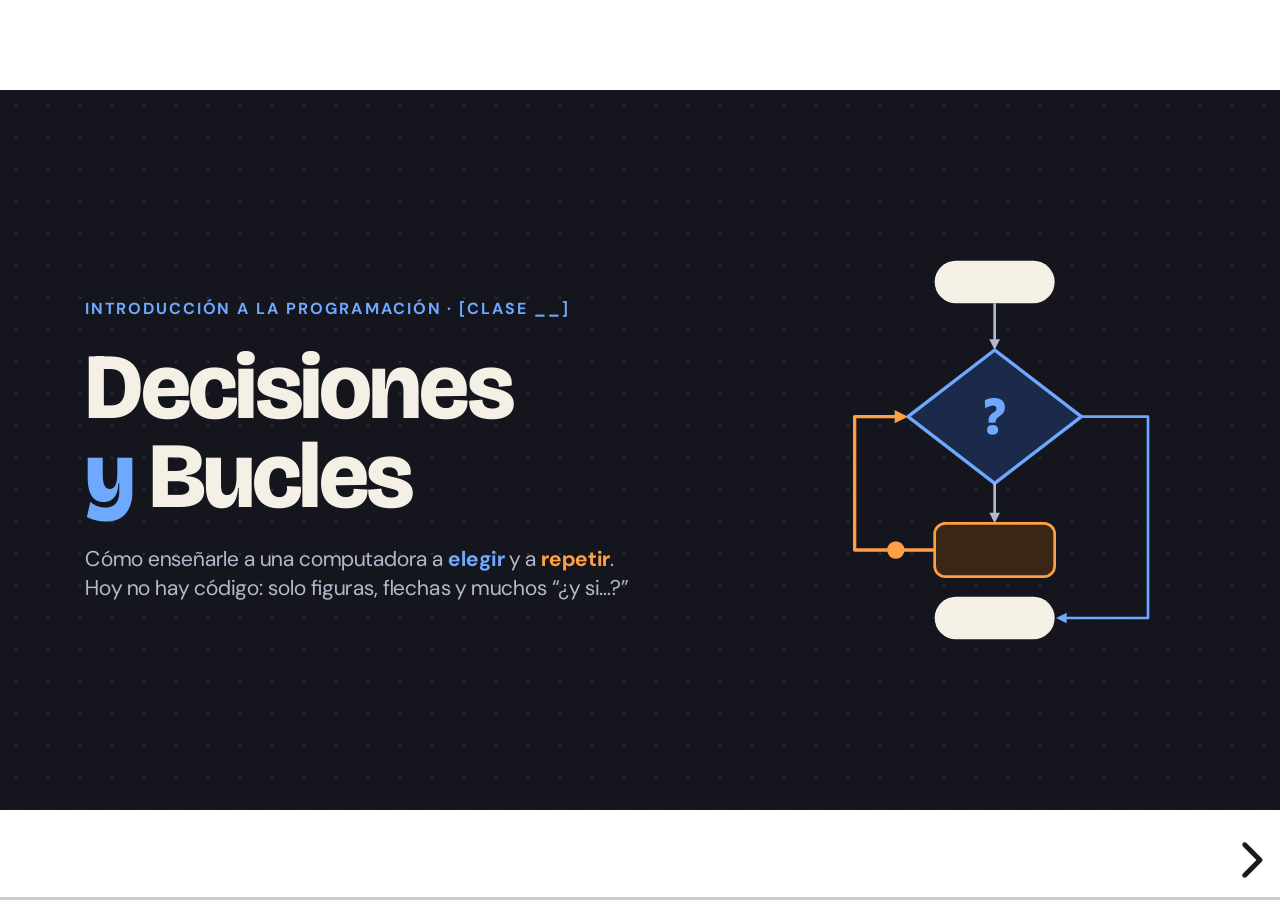
==== clases/decisiones-y-bucles/index.html @ 9ece0aff "Agregar presentación web Decisiones y Bucles (reveal.js) para GitHub Pages Co-Authored-By: Claude Op" ====
<!doctype html>
<html lang="es">
<head>
<meta charset="utf-8">
<meta name="viewport" content="width=device-width, initial-scale=1">
<title>Decisiones y Bucles</title>
<link rel="preconnect" href="https://fonts.googleapis.com">
<link rel="preconnect" href="https://fonts.gstatic.com" crossorigin>
<link rel="stylesheet" href="https://fonts.googleapis.com/css2?family=Bricolage+Grotesque:wght@400..800&amp;display=swap">
<link rel="stylesheet" href="https://fonts.googleapis.com/css2?family=DM+Sans:wght@400;500;700&amp;display=swap">
<link rel="stylesheet" href="https://fonts.googleapis.com/css2?family=Caveat:wght@600&amp;display=swap">
<link rel="stylesheet" href="vendor/reveal/reveal.css">
<link rel="stylesheet" href="deck.css">
<link rel="stylesheet" href="web.css">
</head>
<body>
<div class="reveal">
<div class="slides">
<section id="cover" class="cover" data-transition="fade">
<svg class="bg" aria-label="" width="1920" height="1080" viewBox="0 0 1920 1080"><defs><pattern id="dots-c" width="48" height="48" patternUnits="userSpaceOnUse"><circle cx="24" cy="24" r="2" fill="#2A2D40"/></pattern></defs><rect width="1920" height="1080" fill="url(#dots-c)"/></svg>
<div class="cover-text">
<p class="eyebrow rise" style="--i:0">Introducción a la programación · [Clase __]</p>
<h1 class="cover-title rise" style="--i:1">Decisiones<br><span class="t-if">y</span> Bucles</h1>
<p class="soft rise" style="--i:2; max-width:820px">Cómo enseñarle a una computadora a <b class="t-if">elegir</b> y a <b class="t-lp">repetir</b>. Hoy no hay código: solo figuras, flechas y muchos “¿y si…?”</p>
</div>
<div class="dg fade" style="--i:3; width:600px; height:600px">
<svg class="ab" style="left:0; top:0" aria-label="Un pequeño diagrama de flujo: inicio, un rombo con una pregunta, una acción que regresa a la pregunta y una salida hacia el fin" width="600" height="600" viewBox="0 0 600 600">
<defs>
<marker id="hg" orient="auto" markerWidth="5" markerHeight="5" refX="2" refY="2" overflow="visible"><path d="M0 0 L4 2 L0 4 Z" fill="#B4B8CC" stroke="none"/></marker>
<marker id="ho" orient="auto" markerWidth="5" markerHeight="5" refX="2" refY="2" overflow="visible"><path d="M0 0 L4 2 L0 4 Z" fill="#FF9F43" stroke="none"/></marker>
<marker id="hb" orient="auto" markerWidth="5" markerHeight="5" refX="2" refY="2" overflow="visible"><path d="M0 0 L4 2 L0 4 Z" fill="#6EA8FF" stroke="none"/></marker>
</defs>
<rect x="210" y="16" width="180" height="64" rx="32" fill="#F4F0E6"/>
<path d="M300 80 L300 142" fill="none" stroke="#B4B8CC" stroke-width="4" marker-end="url(#hg)"/>
<polygon points="300,150 430,250 300,350 170,250" fill="#1B2A4A" stroke="#6EA8FF" stroke-width="5" stroke-linejoin="round"/>
<path d="M300 350 L300 402" fill="none" stroke="#B4B8CC" stroke-width="4" marker-end="url(#hg)"/>
<rect x="210" y="410" width="180" height="80" rx="16" fill="#3A2614" stroke="#FF9F43" stroke-width="4"/>
<path d="M210 450 L90 450 L90 250 L160 250" fill="none" stroke="#FF9F43" stroke-width="5" stroke-linejoin="round" marker-end="url(#ho)"/>
<path d="M430 250 L530 250 L530 552 L400 552" fill="none" stroke="#6EA8FF" stroke-width="4" stroke-linejoin="round" marker-end="url(#hb)"/>
<rect x="210" y="520" width="180" height="64" rx="32" fill="#F4F0E6"/>
<circle cx="300" cy="350" r="13" fill="#FF9F43"><animateMotion dur="6s" repeatCount="indefinite" path="M0 0 L0 100 L-210 100 L-210 -100 L0 -100 Z"/></circle>
</svg>
<p class="ab" style="left:170px; top:205px; width:260px; height:90px; line-height:90px; text-align:center; font-family:'Bricolage Grotesque', sans-serif; font-size:80px; font-weight:800; color:#6EA8FF">?</p>
</div>
<aside class="notes">Bienvenida. Hoy veremos dos de las ideas más importantes de la programación: tomar decisiones (SI, en inglés “if”) y repetir cosas (MIENTRAS, en inglés “while”). Hoy no escribiremos ni una línea de código: vamos a dibujar. El puntito naranja de la derecha está dando vueltas en un bucle; al final de la clase podrán explicar exactamente qué está haciendo.</aside>
</section>
<section id="literal">
<div class="head rise" style="--i:0">
<p class="eyebrow">Antes de empezar</p>
<h2 class="title">Obedece al pie de la letra</h2>
</div>
<p class="soft rise" style="--i:1; max-width:1400px">Una computadora nunca adivina y nunca se aburre. Lee tus pasos <b class="t-if">en orden, uno por uno</b>. A eso le llamamos una <b>secuencia</b>.</p>
<div class="row rise" style="--i:2; gap:16px; align-items:center">
<div class="n oval" style="width:180px; height:140px"><p>Inicio</p></div>
<x-connector class="c" style="width:56px; height:0px; align-self:center"></x-connector>
<div class="n" style="width:300px; height:140px"><p>Toma dos rebanadas de pan</p></div>
<x-connector class="c" style="width:56px; height:0px; align-self:center"></x-connector>
<div class="n" style="width:300px; height:140px"><p>Unta mermelada en una</p></div>
<x-connector class="c" style="width:56px; height:0px; align-self:center"></x-connector>
<div class="n" style="width:300px; height:140px"><p>Junta las dos rebanadas</p></div>
<x-connector class="c" style="width:56px; height:0px; align-self:center"></x-connector>
<div class="n oval" style="width:180px; height:140px"><p>Fin</p></div>
</div>
<p class="hand rise" style="--i:3">Si le dices a un robot “pon mermelada en el pan”… ¡quizá ponga el frasco entero encima!</p>
<p class="soft rise" style="--i:4">Pero la vida real no es una línea recta. A veces hay que <b class="t-if">decidir</b> y a veces hay que <b class="t-lp">repetir</b>.</p>
<aside class="notes">Actividad rápida (3 min): pidan a la clase instrucciones para hacer un sándwich y síganlas de forma literal, como un robot. “Pon la mermelada en el pan” → pongan el frasco cerrado encima del pan. Se ríen y entienden la idea: la computadora hace exactamente lo que dices, no lo que quisiste decir. Esto es una secuencia: pasos en orden, de arriba hacia abajo.</aside>
</section>
<section id="shapes">
<div class="head rise" style="--i:0">
<p class="eyebrow">El idioma de los diagramas</p>
<h2 class="title">Diagramas de flujo: cuatro figuras</h2>
</div>
<div class="grid4">
<div class="card rise" style="--i:1">
<div class="row" style="height:150px; align-items:center; justify-content:center"><x-shape kind="ellipse" style="width:220px; height:100px; background:#F4F0E6"></x-shape></div>
<h3>Óvalo</h3>
<p class="soft">Inicio y fin. Donde la historia empieza y termina.</p>
</div>
<div class="card rise" style="--i:2">
<div class="row" style="height:150px; align-items:center; justify-content:center"><x-shape kind="rounded" style="width:220px; height:110px; background:#2A2D40; border:4px solid #B4B8CC"></x-shape></div>
<h3>Rectángulo</h3>
<p class="soft">Una acción. Haz algo: un paso.</p>
</div>
<div class="card blue rise" style="--i:3">
<div class="row" style="height:150px; align-items:center; justify-content:center"><x-shape kind="diamond" style="width:200px; height:140px; background:#1B2A4A; border:4px solid #6EA8FF"></x-shape></div>
<h3 class="t-if">Rombo</h3>
<p class="soft">Una pregunta de sí o no. ¡Tiene dos salidas!</p>
</div>
<div class="card rise" style="--i:4">
<div class="row" style="height:150px; align-items:center; justify-content:center"><x-shape kind="arrow-right" style="width:160px; height:80px; background:#F4F0E6"></x-shape></div>
<h3>Flecha</h3>
<p class="soft">“Sígueme”. Te lleva al siguiente paso.</p>
</div>
</div>
<p class="hand blue rise" style="--i:5">El rombo es la figura nueva de hoy: ahí viven las decisiones.</p>
<aside class="notes">Dibujen las cuatro figuras en el pizarrón. Insistan en que el rombo SIEMPRE tiene dos flechas de salida: una para SÍ y otra para NO. Si un rombo tiene una sola salida, algo está mal. Pidan que copien estas figuras en su cuaderno: las usarán en todos los ejercicios.</aside>
</section>
<section id="if-intro" class="center" style="gap:24px">
<svg class="bg" aria-label="" width="1920" height="1080" viewBox="0 0 1920 1080"><defs><pattern id="dots-i" width="48" height="48" patternUnits="userSpaceOnUse"><circle cx="24" cy="24" r="2" fill="#2A2D40"/></pattern></defs><rect width="1920" height="1080" fill="url(#dots-i)"/></svg>
<x-shape kind="diamond" class="ab fade" style="--i:1; left:1180px; top:220px; width:600px; height:640px; background:#1B2A4A; border:6px solid #6EA8FF"></x-shape>
<p class="ab rise" style="--i:2; left:1180px; top:400px; width:600px; height:280px; line-height:280px; text-align:center; font-family:'Bricolage Grotesque', sans-serif; font-size:240px; font-weight:800; color:#6EA8FF">?</p>
<p class="eyebrow rise" style="--i:0">Parte 1 · en inglés: <b>if</b></p>
<p class="mega t-if rise" style="--i:1">SI…</p>
<h2 class="title rise" style="--i:2">Tomar decisiones</h2>
<p class="soft rise" style="--i:3; max-width:900px">La computadora se hace una pregunta de sí o no y, según la respuesta, elige un camino.</p>
<aside class="notes">Primera gran idea: la condición SI. Cuando más adelante escribamos código la palabra será “if”, en inglés. Por ahora pensamos en español: “SI pasa esto, entonces hago aquello”.</aside>
</section>
<section id="umbrella">
<div class="head rise" style="--i:0">
<p class="eyebrow">Ya lo haces sin darte cuenta</p>
<h2 class="title">Decides cosas todo el día</h2>
</div>
<!-- A 0,256,260,96  D 360,224,320,160  Y 800,40,360,120  N 800,448,360,120  J 1300,256,340,96 -->
<div class="dg" style="width:1664px; height:600px">
<div class="n oval ab pop" style="--i:1; left:0px; top:256px; width:260px; height:96px"><p>Salgo de casa</p></div>
<x-shape kind="diamond" class="dia ab fade" style="--i:2; left:360px; top:224px; width:320px; height:160px"></x-shape>
<p class="dq ab fade" style="--i:2; left:360px; top:284px; width:320px">¿Llueve?</p>
<div class="n ab pop" style="--i:3; left:800px; top:40px; width:360px; height:120px"><p>Llevo paraguas</p></div>
<div class="n ab pop" style="--i:4; left:800px; top:448px; width:360px; height:120px"><p>Llevo lentes de sol</p></div>
<div class="n oval ab pop" style="--i:5; left:1300px; top:256px; width:340px; height:96px"><p>Camino a la escuela</p></div>
<x-connector class="c fade" style="--i:2" x1="260" y1="304" x2="360" y2="304"></x-connector>
<x-connector class="c blue fade" style="--i:3" x1="520" y1="224" x2="800" y2="100" route="vh"></x-connector>
<x-connector class="c blue fade" style="--i:4" x1="520" y1="384" x2="800" y2="508" route="vh"></x-connector>
<x-connector class="c fade" style="--i:5" x1="1160" y1="100" x2="1470" y2="256" route="hv"></x-connector>
<x-connector class="c fade" style="--i:5" x1="1160" y1="508" x2="1470" y2="352" route="hv"></x-connector>
<p class="yes ab fade" style="--i:3; left:560px; top:120px; width:76px">SÍ</p>
<p class="no ab fade" style="--i:4; left:560px; top:444px; width:76px">NO</p>
<p class="hand blue ab rise" style="--i:6; left:0px; top:20px; width:480px">Dos caminos.<br>La respuesta elige uno.</p>
</div>
<aside class="notes">Recorran el diagrama con el dedo, de izquierda a derecha. Pregunten: “Hoy, ¿por cuál camino iríamos?”. Remarquen tres cosas: (1) la pregunta va en un rombo; (2) del rombo salen dos flechas con etiqueta SÍ y NO; (3) sin importar el camino, al final los dos se vuelven a juntar en “Camino a la escuela”. En palabras: SI llueve, llevo paraguas; SI NO, llevo lentes de sol.</aside>
</section>
<section id="if-anatomy">
<div class="head rise" style="--i:0">
<p class="eyebrow">Anatomía de una decisión</p>
<h2 class="title">Todo SI tiene tres partes</h2>
</div>
<div class="row" style="gap:64px; align-items:flex-start">
<!-- D 200,0,360,150  Y 0,250,300,100  N 460,250,300,100  J 180,500,400,96 -->
<div class="dg" style="width:760px; height:620px">
<x-shape kind="diamond" class="dia ab fade" style="--i:1; left:200px; top:0px; width:360px; height:150px"></x-shape>
<p class="dq ab fade" style="--i:1; left:200px; top:55px; width:360px">¿Pregunta?</p>
<div class="n ab pop" style="--i:2; left:0px; top:250px; width:300px; height:100px"><p>Haz esto</p></div>
<div class="n ab pop" style="--i:3; left:460px; top:250px; width:300px; height:100px"><p>Haz aquello</p></div>
<div class="n oval ab pop" style="--i:4; left:180px; top:500px; width:400px; height:96px"><p>Sigue adelante</p></div>
<x-connector class="c blue fade" style="--i:2" x1="200" y1="75" x2="150" y2="250" route="hv"></x-connector>
<x-connector class="c blue fade" style="--i:3" x1="560" y1="75" x2="610" y2="250" route="hv"></x-connector>
<x-connector class="c fade" style="--i:4" x1="150" y1="350" x2="150" y2="440" head="none"></x-connector>
<x-connector class="c fade" style="--i:4" x1="610" y1="350" x2="610" y2="440" head="none"></x-connector>
<x-connector class="c fade" style="--i:4" x1="150" y1="440" x2="610" y2="440" head="none"></x-connector>
<x-connector class="c fade" style="--i:4" x1="380" y1="440" x2="380" y2="500"></x-connector>
<p class="yes ab fade" style="--i:2; left:40px; top:130px; width:76px">SÍ</p>
<p class="no ab fade" style="--i:3; left:640px; top:130px; width:76px">NO</p>
<p class="num ab pop" style="--i:5; left:600px; top:0px">1</p>
<p class="num ab pop" style="--i:5; left:40px; top:370px">2</p>
<p class="num ab pop" style="--i:5; left:680px; top:370px">3</p>
</div>
<div class="col" style="width:840px; gap:20px">
<div class="card rise" style="--i:2; padding:28px 32px; flex-direction:row; gap:24px; align-items:flex-start">
<p class="num">1</p>
<div class="col" style="gap:6px"><h3>La pregunta</h3><p class="soft">Se llama <b class="t-if">condición</b>. Solo puede responderse con sí o con no.</p></div>
</div>
<div class="card rise" style="--i:3; padding:28px 32px; flex-direction:row; gap:24px; align-items:flex-start">
<p class="num">2</p>
<div class="col" style="gap:6px"><h3>El camino del SÍ</h3><p class="soft">Lo que pasa cuando la respuesta es sí.</p></div>
</div>
<div class="card rise" style="--i:4; padding:28px 32px; flex-direction:row; gap:24px; align-items:flex-start">
<p class="num">3</p>
<div class="col" style="gap:6px"><h3>El camino del NO</h3><p class="soft">Lo que pasa si no. A veces se le llama <b>si no</b> (en inglés, “else”).</p></div>
</div>
<p class="hand blue rise" style="--i:5">Al final, los dos caminos se juntan otra vez.</p>
</div>
</div>
<aside class="notes">Pongan nombre a cada parte. 1) La condición: la pregunta del rombo. 2) El camino del SÍ. 3) El camino del NO, también llamado “si no” (en código será “else”). Pregunta para la clase: ¿qué pasaría si el rombo tuviera una pregunta como “¿qué hora es?”. Respuesta: no funciona, porque no se responde con sí o no. Eso lo vemos en la siguiente diapositiva.</aside>
</section>
<section id="conditions" class="paper">
<div class="head rise" style="--i:0">
<p class="eyebrow">La condición</p>
<h2 class="title">Condición = pregunta de sí o no</h2>
</div>
<div class="grid2">
<div class="card blue rise" style="--i:1">
<div class="step" style="gap:16px"><x-icon name="CheckCircle" style="width:48px; height:48px; color:#1F4FB8"></x-icon><h3>Sirven: sí o no</h3></div>
<p class="chip">¿El semáforo está en verde?</p>
<p class="chip">¿Tengo 18 años o más?</p>
<p class="chip">¿La caja está vacía?</p>
<p class="chip">¿La contraseña es correcta?</p>
</div>
<div class="card lp rise" style="--i:2">
<div class="step" style="gap:16px"><x-icon name="Warning" style="width:48px; height:48px; color:#A8520A"></x-icon><h3>No sirven: muchas respuestas</h3></div>
<p class="chip">¿De qué color está el semáforo?</p>
<p class="chip">¿Cuántos años tengo?</p>
<p class="chip">¿Qué hay en la caja?</p>
<p class="soft sm" style="margin-top:8px">Si la respuesta es “azul”, la computadora no sabe qué camino tomar.</p>
</div>
</div>
<div class="row rise" style="--i:3; gap:16px; align-items:center; flex-wrap:wrap">
<p style="font-weight:700; margin-right:8px">Para comparar usamos:</p>
<p class="chip">es mayor que &gt;</p>
<p class="chip">es menor que &lt;</p>
<p class="chip">es igual a =</p>
<p class="chip">es al menos ≥</p>
</div>
<aside class="notes">Juego rápido: digan preguntas en voz alta y la clase grita “¡SIRVE!” o “¡NO SIRVE!”. Ejemplos: “¿Hace frío?” (sirve), “¿Qué vas a comer?” (no sirve), “¿Tengo más de 10 pesos?” (sirve). Truco: casi cualquier pregunta abierta se puede convertir en una de sí o no. “¿De qué color está el semáforo?” → “¿El semáforo está en verde?”. Los símbolos de abajo son los mismos de matemáticas; los usaremos para comparar números.</aside>
</section>
<section id="no-else" style="gap:32px">
<div class="head rise" style="--i:0">
<p class="eyebrow">SI sin “si no”</p>
<h2 class="title">A veces el NO no hace nada</h2>
</div>
<!-- A 0,200,260,96  D 360,168,400,160  Y 880,188,320,120  E 1320,200,300,96 -->
<div class="dg" style="width:1664px; height:520px">
<div class="n oval ab pop" style="--i:1; left:0px; top:200px; width:260px; height:96px"><p>Llego a casa</p></div>
<x-shape kind="diamond" class="dia ab fade" style="--i:2; left:360px; top:168px; width:400px; height:160px"></x-shape>
<p class="dq ab fade" style="--i:2; left:360px; top:228px; width:400px">¿Tengo tarea?</p>
<div class="n ab pop" style="--i:3; left:880px; top:188px; width:320px; height:120px"><p>Hago la tarea</p></div>
<div class="n oval ab pop" style="--i:4; left:1320px; top:200px; width:300px; height:96px"><p>Salgo a jugar</p></div>
<x-connector class="c fade" style="--i:2" x1="260" y1="248" x2="360" y2="248"></x-connector>
<x-connector class="c blue fade" style="--i:3" x1="760" y1="248" x2="880" y2="248"></x-connector>
<x-connector class="c fade" style="--i:4" x1="1200" y1="248" x2="1320" y2="248"></x-connector>
<x-connector class="c blue fade" style="--i:5; border-style:dashed" x1="560" y1="328" x2="560" y2="440" head="none"></x-connector>
<x-connector class="c blue fade" style="--i:5; border-style:dashed" x1="560" y1="440" x2="1470" y2="440" head="none"></x-connector>
<x-connector class="c blue fade" style="--i:5; border-style:dashed" x1="1470" y1="440" x2="1470" y2="296"></x-connector>
<p class="yes ab fade" style="--i:3; left:784px; top:190px; width:76px">SÍ</p>
<p class="no ab fade" style="--i:5; left:576px; top:350px; width:76px">NO</p>
<p class="hand ab rise" style="--i:6; left:680px; top:456px; width:780px">¿NO? Te lo saltas y te vas directo a jugar.</p>
</div>
<div class="band rise" style="--i:6; padding:24px 40px">
<p style="font-weight:700; white-space:nowrap">En palabras:</p>
<p><b class="t-if">SI</b> tengo tarea, hago la tarea. Después, salgo a jugar.</p>
</div>
<aside class="notes">No todos los SI necesitan un camino de NO. Aquí, si no hay tarea, simplemente nos saltamos el paso. Señalen la línea punteada: es el atajo del NO. Pregunta para la clase: “¿En qué caso se ejecuta ‘Salgo a jugar’?” Respuesta: ¡siempre! Con o sin tarea, ese paso ocurre. Lo único que cambia es si antes hacemos la tarea.</aside>
</section>
<section id="traffic">
<div class="head rise" style="--i:0">
<p class="eyebrow">Decisiones encadenadas</p>
<h2 class="title">¿Más de dos caminos? Otra pregunta</h2>
</div>
<!-- S 0,40,280,96  D1 380,8,320,160  D2 860,8,320,160  A1 400,320,280,110  A2 880,320,280,110  A3 1340,320,280,110  J 820,520,400,80 -->
<div class="dg" style="width:1664px; height:600px">
<div class="n oval ab pop" style="--i:1; left:0px; top:40px; width:280px; height:96px"><p>Llego al semáforo</p></div>
<x-shape kind="diamond" class="dia ab fade" style="--i:2; left:380px; top:8px; width:320px; height:160px"></x-shape>
<p class="dq ab fade" style="--i:2; left:380px; top:68px; width:320px">¿Verde?</p>
<x-shape kind="diamond" class="dia ab fade" style="--i:3; left:860px; top:8px; width:320px; height:160px"></x-shape>
<p class="dq ab fade" style="--i:3; left:860px; top:68px; width:320px">¿Amarillo?</p>
<div class="n ab pop" style="--i:3; left:400px; top:320px; width:280px; height:110px; gap:16px"><x-shape kind="ellipse" style="width:28px; height:28px; background:#5BD18B; flex-shrink:0"></x-shape><p>¡Avanzo!</p></div>
<div class="n ab pop" style="--i:4; left:880px; top:320px; width:280px; height:110px; gap:16px"><x-shape kind="ellipse" style="width:28px; height:28px; background:#F5D547; flex-shrink:0"></x-shape><p>Freno despacio</p></div>
<div class="n ab pop" style="--i:5; left:1340px; top:320px; width:280px; height:110px; gap:16px"><x-shape kind="ellipse" style="width:28px; height:28px; background:#FF6B6B; flex-shrink:0"></x-shape><p>Me detengo</p></div>
<div class="n oval ab pop" style="--i:6; left:820px; top:520px; width:400px; height:80px"><p>Sigo mi camino</p></div>
<x-connector class="c fade" style="--i:2" x1="280" y1="88" x2="380" y2="88"></x-connector>
<x-connector class="c blue fade" style="--i:3" x1="700" y1="88" x2="860" y2="88"></x-connector>
<x-connector class="c blue fade" style="--i:3" x1="540" y1="168" x2="540" y2="320"></x-connector>
<x-connector class="c blue fade" style="--i:4" x1="1020" y1="168" x2="1020" y2="320"></x-connector>
<x-connector class="c blue fade" style="--i:5" x1="1180" y1="88" x2="1480" y2="320" route="hv"></x-connector>
<x-connector class="c fade" style="--i:6" x1="540" y1="430" x2="540" y2="480" head="none"></x-connector>
<x-connector class="c fade" style="--i:6" x1="1020" y1="430" x2="1020" y2="480" head="none"></x-connector>
<x-connector class="c fade" style="--i:6" x1="1480" y1="430" x2="1480" y2="480" head="none"></x-connector>
<x-connector class="c fade" style="--i:6" x1="540" y1="480" x2="1480" y2="480" head="none"></x-connector>
<x-connector class="c fade" style="--i:6" x1="1020" y1="480" x2="1020" y2="520"></x-connector>
<p class="yes ab fade" style="--i:3; left:556px; top:220px; width:76px">SÍ</p>
<p class="no ab fade" style="--i:3; left:742px; top:30px; width:76px">NO</p>
<p class="yes ab fade" style="--i:4; left:1036px; top:220px; width:76px">SÍ</p>
<p class="no ab fade" style="--i:5; left:1240px; top:30px; width:76px">NO</p>
<p class="hand blue ab rise" style="--i:7; left:0px; top:340px; width:340px">El primer SÍ gana. Las demás preguntas ya no se hacen.</p>
</div>
<aside class="notes">Cuando hay más de dos opciones, encadenamos preguntas: si no es verde, preguntamos si es amarillo; si tampoco, solo queda rojo. En código esto se llama “else if” (si no, si…). Clave: en cuanto una pregunta dice SÍ, tomamos ese camino y ya no hacemos las demás preguntas. Pregunta: ¿cuántas preguntas hace la computadora si el semáforo está en verde? (Una.) ¿Y en rojo? (Dos.)</aside>
</section>
<section id="and-or" class="paper">
<div class="head rise" style="--i:0">
<p class="eyebrow">Combinar condiciones</p>
<h2 class="title">Dos preguntas a la vez: Y / O</h2>
</div>
<div class="grid2">
<div class="card blue rise" style="--i:1; gap:20px">
<h3><span class="t-if">Y</span> · las dos deben ser SÍ</h3>
<p class="soft">Voy al cine <b>SI</b> tengo dinero <b class="t-if">Y</b> ya hice la tarea.</p>
<table style="font-size:28px; color:#14151D">
<tr><th style="width:30%">¿Dinero?</th><th style="width:38%">¿Tarea hecha?</th><th style="width:32%">¿Voy al cine?</th></tr>
<tr><td>SÍ</td><td>SÍ</td><td style="color:#1F4FB8">Sí, ¡voy!</td></tr>
<tr><td>SÍ</td><td>NO</td><td>No</td></tr>
<tr><td>NO</td><td>SÍ</td><td>No</td></tr>
<tr><td>NO</td><td>NO</td><td>No</td></tr>
</table>
</div>
<div class="card lp rise" style="--i:2; gap:20px">
<h3><span class="t-lp">O</span> · basta con un SÍ</h3>
<p class="soft">Llevo suéter <b>SI</b> hace frío <b class="t-lp">O</b> está lloviendo.</p>
<table style="font-size:28px; color:#14151D">
<tr><th style="width:30%">¿Frío?</th><th style="width:38%">¿Lluvia?</th><th style="width:32%">¿Suéter?</th></tr>
<tr><td>SÍ</td><td>SÍ</td><td style="color:#A8520A">Sí</td></tr>
<tr><td>SÍ</td><td>NO</td><td style="color:#A8520A">Sí</td></tr>
<tr><td>NO</td><td>SÍ</td><td style="color:#A8520A">Sí</td></tr>
<tr><td>NO</td><td>NO</td><td>No</td></tr>
</table>
</div>
</div>
<aside class="notes">A veces una sola pregunta no alcanza. Con Y, las dos condiciones tienen que cumplirse: solo hay una fila con “sí”. Con O, basta con una: solo hay una fila con “no”. Pidan ejemplos de la vida diaria: “Puedo entrar al juego SI tengo boleto Y mido más de 1.20 m”, “Me quedo en casa SI estoy enfermo O es domingo”. En código estas palabras serán “and” y “or”.</aside>
</section>
<section id="ex1-trace" class="paper">
<div class="head rise" style="--i:0">
<p class="expill">Mini ejercicio 1 · 3 minutos</p>
<h2 class="title">Tú eres la computadora</h2>
</div>
<div class="row" style="gap:64px; align-items:flex-start">
<!-- D1 40,0,400,150  A1 580,20,300,110  D2 40,240,400,150  A2 580,260,300,110  A3 90,460,300,100 -->
<div class="dg" style="width:900px; height:560px">
<x-shape kind="diamond" class="dia ab fade" style="--i:1; left:40px; top:0px; width:400px; height:150px"></x-shape>
<p class="dq ab fade" style="--i:1; left:40px; top:55px; width:400px">¿Más de 25°?</p>
<div class="n ab pop" style="--i:2; left:580px; top:20px; width:300px; height:110px"><p>Me pongo shorts</p></div>
<x-shape kind="diamond" class="dia ab fade" style="--i:3; left:40px; top:240px; width:400px; height:150px"></x-shape>
<p class="dq ab fade" style="--i:3; left:40px; top:295px; width:400px">¿Más de 10°?</p>
<div class="n ab pop" style="--i:4; left:580px; top:260px; width:300px; height:110px"><p>Me pongo suéter</p></div>
<div class="n ab pop" style="--i:5; left:90px; top:460px; width:300px; height:100px"><p>Me pongo abrigo</p></div>
<x-connector class="c blue fade" style="--i:2" x1="440" y1="75" x2="580" y2="75"></x-connector>
<x-connector class="c blue fade" style="--i:3" x1="240" y1="150" x2="240" y2="240"></x-connector>
<x-connector class="c blue fade" style="--i:4" x1="440" y1="315" x2="580" y2="315"></x-connector>
<x-connector class="c blue fade" style="--i:5" x1="240" y1="390" x2="240" y2="460"></x-connector>
<p class="yes ab fade" style="--i:2; left:472px; top:20px; width:76px">SÍ</p>
<p class="no ab fade" style="--i:3; left:256px; top:174px; width:76px">NO</p>
<p class="yes ab fade" style="--i:4; left:472px; top:260px; width:76px">SÍ</p>
<p class="no ab fade" style="--i:5; left:256px; top:412px; width:76px">NO</p>
</div>
<div class="col" style="width:700px; gap:22px">
<p class="rise" style="--i:2; font-weight:700">¿Qué se pone la computadora si hace…?</p>
<div class="step rise" style="--i:3; gap:20px"><p class="chip" style="width:120px; text-align:center; box-sizing:border-box">30°</p><p class="fragment t-if" style="font-weight:700">Shorts</p></div>
<div class="step rise" style="--i:4; gap:20px"><p class="chip" style="width:120px; text-align:center; box-sizing:border-box">18°</p><p class="fragment t-if" style="font-weight:700">Suéter</p></div>
<div class="step rise" style="--i:5; gap:20px"><p class="chip" style="width:120px; text-align:center; box-sizing:border-box">25°</p><p class="fragment t-if" style="font-weight:700">Suéter: ¡25 no es MÁS de 25!</p></div>
<div class="step rise" style="--i:6; gap:20px"><p class="chip" style="width:120px; text-align:center; box-sizing:border-box">3°</p><p class="fragment t-if" style="font-weight:700">Abrigo</p></div>
<p class="hand rise" style="--i:7">Sigue las flechas con el dedo. ¡No adivines!</p>
</div>
</div>
<aside class="notes">Pidan a la clase que siga el diagrama con el dedo para cada temperatura y escriba la respuesta antes de revelarla (cada clic muestra una respuesta). La trampa es 25°: la pregunta es “¿más de 25?” y 25 no es más de 25, así que la respuesta es NO y pasamos a la segunda pregunta → suéter. Esto enseña que la computadora es exacta: “más de” no es lo mismo que “al menos”.</aside>
</section>
<section id="ex2-draw" class="paper">
<div class="head rise" style="--i:0">
<p class="expill">Mini ejercicio 2 · 8 minutos</p>
<h2 class="title">Tu turno: dibuja el diagrama</h2>
</div>
<div class="grid3">
<div class="card rise" style="--i:1">
<p class="chip" style="align-self:flex-start; font-size:24px">Fácil</p>
<h3>La montaña rusa</h3>
<p class="soft">Puedes subir si mides al menos 120 cm. Si no, te dan un helado.</p>
</div>
<div class="card rise" style="--i:2">
<p class="chip" style="align-self:flex-start; font-size:24px">Medio</p>
<h3>El menú del comedor</h3>
<p class="soft">¿Es viernes? Pizza. ¿Es lunes? Pasta. ¿Otro día? Ensalada.</p>
</div>
<div class="card lp rise" style="--i:3">
<p class="chip" style="align-self:flex-start; font-size:24px">Reto</p>
<h3>La batería del celular</h3>
<p class="soft">¿Menos de 20%? Activa el ahorro de energía. ¿Menos de 5%? Además, muestra una alerta.</p>
</div>
</div>
<div class="card rise" style="--i:4; padding:32px 40px">
<p style="font-weight:700">Antes de entregar, revisa:</p>
<div class="grid4" style="gap:24px">
<div class="step" style="gap:14px; align-items:flex-start"><x-icon name="CheckCircle" style="width:36px; height:36px; color:#1F4FB8; flex-shrink:0"></x-icon><p class="sm">Empieza con un óvalo</p></div>
<div class="step" style="gap:14px; align-items:flex-start"><x-icon name="CheckCircle" style="width:36px; height:36px; color:#1F4FB8; flex-shrink:0"></x-icon><p class="sm">Cada pregunta va en un rombo</p></div>
<div class="step" style="gap:14px; align-items:flex-start"><x-icon name="CheckCircle" style="width:36px; height:36px; color:#1F4FB8; flex-shrink:0"></x-icon><p class="sm">Las flechas del rombo dicen SÍ o NO</p></div>
<div class="step" style="gap:14px; align-items:flex-start"><x-icon name="CheckCircle" style="width:36px; height:36px; color:#1F4FB8; flex-shrink:0"></x-icon><p class="sm">Termina con un óvalo</p></div>
</div>
</div>
<aside class="notes">Que cada estudiante elija uno (o que trabajen en parejas). Todos deberían intentar al menos el fácil. Soluciones: Fácil → la siguiente diapositiva. Medio → dos rombos encadenados: “¿Es viernes?” SÍ → Pizza; NO → “¿Es lunes?” SÍ → Pasta; NO → Ensalada (igual que el semáforo). Reto → “¿Menos de 20%?” NO → no hace nada; SÍ → Activa ahorro → “¿Menos de 5%?” SÍ → Muestra alerta; NO → nada. Es un SI dentro de otro SI. Al terminar, intercambien cuadernos y revisen la lista de abajo.</aside>
</section>
<section id="ex2-solution" class="paper">
<div class="head rise" style="--i:0">
<p class="eyebrow">Ejercicio 2 · la montaña rusa</p>
<h2 class="title">Una posible solución</h2>
</div>
<!-- A 0,256,240,96  D 320,224,480,160  Y 900,40,330,120  N 900,448,330,120  J 1340,256,300,96 -->
<div class="dg" style="width:1664px; height:580px">
<div class="n oval ab pop" style="--i:1; left:0px; top:256px; width:240px; height:96px"><p>Hago fila</p></div>
<x-shape kind="diamond" class="dia ab fade" style="--i:2; left:320px; top:224px; width:480px; height:160px"></x-shape>
<p class="dq ab fade" style="--i:2; left:320px; top:284px; width:480px">¿Mido ≥ 120 cm?</p>
<div class="n ab pop" style="--i:3; left:900px; top:40px; width:330px; height:120px"><p>¡Subo a la montaña rusa!</p></div>
<div class="n ab pop" style="--i:4; left:900px; top:448px; width:330px; height:120px"><p>Me dan un helado</p></div>
<div class="n oval ab pop" style="--i:5; left:1340px; top:256px; width:300px; height:96px"><p>Me voy feliz</p></div>
<x-connector class="c fade" style="--i:2" x1="240" y1="304" x2="320" y2="304"></x-connector>
<x-connector class="c blue fade" style="--i:3" x1="560" y1="224" x2="900" y2="100" route="vh"></x-connector>
<x-connector class="c blue fade" style="--i:4" x1="560" y1="384" x2="900" y2="508" route="vh"></x-connector>
<x-connector class="c fade" style="--i:5" x1="1230" y1="100" x2="1490" y2="256" route="hv"></x-connector>
<x-connector class="c fade" style="--i:5" x1="1230" y1="508" x2="1490" y2="352" route="hv"></x-connector>
<p class="yes ab fade" style="--i:3; left:600px; top:120px; width:76px">SÍ</p>
<p class="no ab fade" style="--i:4; left:600px; top:444px; width:76px">NO</p>
<p class="hand ab rise" style="--i:6; left:0px; top:10px; width:520px">Tu dibujo puede verse distinto: lo que importa es la lógica.</p>
</div>
<aside class="notes">Muestren la solución y pidan que comparen. Errores comunes: (1) poner la pregunta en un rectángulo en vez de un rombo; (2) olvidar etiquetar SÍ y NO; (3) escribir “¿Cuánto mides?” en lugar de una pregunta de sí o no. Ojo con “al menos 120”: quien mide exactamente 120 cm SÍ puede subir. Por eso usamos ≥ (mayor o igual).</aside>
</section>
<section id="bridge" class="accent center" data-transition="fade">
<p class="eyebrow rise" style="--i:0">La gran idea</p>
<h1 class="big rise" style="--i:1">SI pregunta una vez.<br>MIENTRAS sigue<br>preguntando.</h1>
<p class="rise" style="--i:2; font-size:44px; font-weight:500; color:#3A2410; max-width:1300px">Ahora vienen los bucles: hacer algo una y otra vez, hasta que llegue el momento de parar.</p>
<aside class="notes">Momento de transición. Lean la frase en voz alta. Un SI hace la pregunta una sola vez y elige un camino. Un MIENTRAS hace la pregunta, actúa, y vuelve a preguntar… una y otra vez, hasta que la respuesta cambia.</aside>
</section>
<section id="while-intro" class="center" style="gap:24px">
<svg class="bg" aria-label="" width="1920" height="1080" viewBox="0 0 1920 1080"><defs><pattern id="dots-w" width="48" height="48" patternUnits="userSpaceOnUse"><circle cx="24" cy="24" r="2" fill="#2A2D40"/></pattern></defs><rect width="1920" height="1080" fill="url(#dots-w)"/></svg>
<svg class="ab fade" style="--i:1; left:1240px; top:280px" aria-label="Un círculo con flecha: algo que da vueltas una y otra vez" width="520" height="520" viewBox="0 0 520 520">
<defs><marker id="hw" orient="auto" markerWidth="5" markerHeight="5" refX="2" refY="2" overflow="visible"><path d="M0 0 L4 2 L0 4 Z" fill="#FF9F43" stroke="none"/></marker></defs>
<circle cx="260" cy="260" r="200" fill="#3A2614" stroke="none"/>
<path d="M260 60 A200 200 0 1 1 86.8 160" fill="none" stroke="#FF9F43" stroke-width="10" stroke-linecap="round" marker-end="url(#hw)"/>
<circle cx="260" cy="60" r="18" fill="#F4F0E6"><animateMotion dur="8s" repeatCount="indefinite" path="M0 0 A200 200 0 1 1 0 400 A200 200 0 1 1 0 0"/></circle>
</svg>
<p class="eyebrow lp rise" style="--i:0">Parte 2 · en inglés: <b>while</b></p>
<p class="mega t-lp rise" style="--i:1; font-size:180px; letter-spacing:-6px">MIENTRAS…</p>
<h2 class="title rise" style="--i:2">Repetir cosas</h2>
<p class="soft rise" style="--i:3; max-width:980px">Hazlo otra vez… y otra… y otra, hasta que la respuesta cambie.</p>
<aside class="notes">Segunda gran idea: el bucle MIENTRAS (en código será “while”). Pregunten: “¿Qué cosas repiten todos los días?” Respuestas típicas: masticar mientras hay comida en la boca, caminar mientras no llego, cepillarse mientras los dientes no están limpios. Todas tienen una acción que se repite y una pregunta que dice cuándo parar.</aside>
</section>
<section id="shampoo">
<div class="head rise" style="--i:0">
<p class="eyebrow lp">Un problema famoso</p>
<h2 class="title">“Enjabona. Enjuaga. Repite.”</h2>
</div>
<div class="row" style="gap:72px; align-items:stretch">
<div class="card lp rise" style="--i:1; width:520px; flex-shrink:0; border-radius:56px; padding:48px; gap:24px; background:#3A2614">
<p class="t-lp" style="font-family:'Bricolage Grotesque', sans-serif; font-size:44px; font-weight:800; letter-spacing:6px; text-align:center">CHAMPÚ</p>
<hr style="border-top:3px solid #FF9F43">
<p class="sm soft" style="letter-spacing:2px; text-transform:uppercase">Modo de uso</p>
<div class="step"><p class="num lp">1</p><p>Enjabona</p></div>
<div class="step"><p class="num lp">2</p><p>Enjuaga</p></div>
<div class="step"><p class="num lp">3</p><p>Repite</p></div>
</div>
<div class="col" style="flex:1; gap:28px">
<p class="rise" style="--i:2">Una persona se lava el pelo dos veces y para.<br><span class="soft">Una computadora lo seguiría al pie de la letra:</span></p>
<div class="row" style="gap:14px; flex-wrap:wrap">
<p class="chip pop" style="--i:3">Lavada 1</p>
<p class="chip pop" style="--i:4">Lavada 2</p>
<p class="chip pop" style="--i:5">Lavada 3</p>
<p class="chip pop" style="--i:6">Lavada 4</p>
<p class="chip pop" style="--i:7">…</p>
<p class="chip pop t-lp" style="--i:8">Lavada 999 999</p>
</div>
<p class="hand rise" style="--i:8">¡Nunca termina! Nadie le dijo cuándo parar.</p>
<div class="band rise" style="--i:9">
<x-icon name="Lightbulb" style="width:56px; height:56px; color:#FF9F43; flex-shrink:0"></x-icon>
<p style="font-weight:700">Todo bucle necesita una pregunta que le diga cuándo parar.</p>
</div>
</div>
</div>
<aside class="notes">Cuenten el chiste del champú: las instrucciones dicen “repite”, pero no dicen cuántas veces. Una persona usa el sentido común; una computadora no tiene sentido común, así que se quedaría lavándose el pelo para siempre. Pregunta: ¿cómo arreglarían las instrucciones? Respuestas buenas: “Repite mientras el pelo siga sucio” o “Repite una sola vez”. ¡Eso es exactamente un bucle MIENTRAS!</aside>
</section>
<section id="while-anatomy">
<div class="head rise" style="--i:0">
<p class="eyebrow lp">Anatomía de un bucle</p>
<h2 class="title">Un bucle es un SI que regresa</h2>
</div>
<div class="row" style="gap:64px; align-items:flex-start">
<!-- S 250,0,400,90  D 250,170,400,160  A 260,440,380,110  E 680,440,220,110 -->
<div class="dg" style="width:900px; height:640px">
<svg class="ab" style="left:0; top:0" aria-label="Un punto recorre el bucle: de la pregunta a la acción y de vuelta a la pregunta" width="900" height="640" viewBox="0 0 900 640">
<circle cx="450" cy="330" r="14" fill="#FF9F43"><animateMotion dur="5s" repeatCount="indefinite" path="M0 0 L0 165 L-350 165 L-350 -80 L-200 -80 L0 -80 Z"/></circle>
</svg>
<div class="n oval ab pop" style="--i:1; left:250px; top:0px; width:400px; height:90px"><p>Me siento a comer</p></div>
<x-shape kind="diamond" class="dia lp ab fade" style="--i:2; left:250px; top:170px; width:400px; height:160px"></x-shape>
<p class="dq ab fade" style="--i:2; left:250px; top:230px; width:400px">¿Tengo hambre?</p>
<div class="n lp ab pop" style="--i:3; left:260px; top:440px; width:380px; height:110px"><p>Doy una mordida</p></div>
<div class="n oval ab pop" style="--i:4; left:680px; top:440px; width:220px; height:110px"><p>Dejo de comer</p></div>
<x-connector class="c fade" style="--i:2" x1="450" y1="90" x2="450" y2="170"></x-connector>
<x-connector class="c lp fade" style="--i:3" x1="450" y1="330" x2="450" y2="440"></x-connector>
<x-connector class="c lp fade" style="--i:4" x1="260" y1="495" x2="100" y2="495" head="none"></x-connector>
<x-connector class="c lp fade" style="--i:4" x1="100" y1="495" x2="100" y2="250" head="none"></x-connector>
<x-connector class="c lp fade" style="--i:4" x1="100" y1="250" x2="250" y2="250"></x-connector>
<x-connector class="c fade" style="--i:4" x1="650" y1="250" x2="790" y2="440" route="hv"></x-connector>
<p class="yes ab fade" style="--i:3; left:466px; top:362px; width:76px">SÍ</p>
<p class="no ab fade" style="--i:4; left:670px; top:190px; width:76px">NO</p>
<p class="hand ab rise" style="--i:5; left:20px; top:570px; width:620px">¡Vuelve a preguntar!</p>
</div>
<div class="col" style="width:700px; gap:20px">
<div class="card rise" style="--i:2; padding:28px 32px; flex-direction:row; gap:24px; align-items:flex-start">
<p class="num lp">1</p><p><b>Haz la pregunta.</b> <span class="soft">¿Tengo hambre?</span></p>
</div>
<div class="card rise" style="--i:3; padding:28px 32px; flex-direction:row; gap:24px; align-items:flex-start">
<p class="num lp">2</p><p><b>¿SÍ?</b> Haz la acción… <span class="t-lp">y regresa a la pregunta.</span></p>
</div>
<div class="card rise" style="--i:4; padding:28px 32px; flex-direction:row; gap:24px; align-items:flex-start">
<p class="num lp">3</p><p><b>¿NO?</b> Sal del bucle y sigue con lo demás.</p>
</div>
<div class="band rise" style="--i:5">
<p style="font-weight:700">La flecha naranja es lo que lo convierte en bucle.</p>
</div>
</div>
</div>
<aside class="notes">Sigan el punto naranja con la mirada: pregunta → mordida → de vuelta a la pregunta. Fíjense que el diagrama es casi igual al de un SI; la única diferencia es la flecha que regresa. En palabras: MIENTRAS tenga hambre, doy una mordida. Pregunta: si me siento sin hambre, ¿cuántas mordidas doy? Respuesta: cero. El bucle puede ejecutarse cero veces.</aside>
</section>
<section id="soup-trace" class="paper" style="gap:32px">
<div class="head rise" style="--i:0">
<p class="eyebrow lp">Seguir un bucle paso a paso</p>
<h2 class="title">Ejecutemos el bucle a mano</h2>
</div>
<p class="rise" style="--i:1"><b class="t-lp">MIENTRAS</b> quede sopa en el plato → tomo una cucharada. <span class="soft">El plato empieza con 3 cucharadas.</span></p>
<div class="col" style="gap:12px">
<div class="trow th rise" style="--i:2"><p>Vuelta</p><p>¿Queda sopa?</p><p>Entonces…</p><p>Cucharadas que quedan</p></div>
<div class="trow fragment"><p>1</p><p><b>SÍ</b> (hay 3)</p><p>tomo una cucharada</p><p>2</p></div>
<div class="trow fragment"><p>2</p><p><b>SÍ</b> (hay 2)</p><p>tomo una cucharada</p><p>1</p></div>
<div class="trow fragment"><p>3</p><p><b>SÍ</b> (hay 1)</p><p>tomo una cucharada</p><p>0</p></div>
<div class="trow last fragment"><p>4</p><p><b>NO</b> (hay 0)</p><p class="t-lp" style="font-weight:700">salgo del bucle</p><p>0 · ¡listo!</p></div>
</div>
<p class="hand fragment">Preguntamos 4 veces, pero comimos solo 3. La última pregunta es la que nos deja salir.</p>
<aside class="notes">Hagan esto en el pizarrón como una tabla; cada clic revela una vuelta. Antes de cada clic, pregunten a la clase: “¿Queda sopa? ¿Qué hacemos?”. La idea clave aparece al final: la pregunta se hace una vez más que la acción, porque la última respuesta (NO) es la que nos saca del bucle. A esta técnica se le llama “prueba de escritorio”; los programadores la usan todo el tiempo.</aside>
</section>
<section id="infinite">
<div class="head rise" style="--i:0">
<p class="eyebrow lp">Cuidado: bucle infinito</p>
<h2 class="title">El bucle que nunca termina</h2>
</div>
<div class="grid2">
<div class="card lp rise" style="--i:1; gap:20px">
<p class="t-lp" style="font-family:'Bricolage Grotesque', sans-serif; font-size:120px; font-weight:800; line-height:1">∞</p>
<h3>Nunca termina</h3>
<p><b class="t-lp">MIENTRAS</b> el vaso no esté lleno → <b>espero</b>.</p>
<p class="soft">Nadie sirve agua. El vaso sigue vacío. Esperas… para siempre.</p>
</div>
<div class="card blue rise" style="--i:2; gap:20px">
<div style="height:120px; display:flex; align-items:center"><x-icon name="CheckCircle" style="width:104px; height:104px; color:#6EA8FF"></x-icon></div>
<h3>Sí termina</h3>
<p><b class="t-lp">MIENTRAS</b> el vaso no esté lleno → <b>sirvo un poco de agua</b>.</p>
<p class="soft">En cada vuelta el vaso se llena más, así que algún día la respuesta será NO.</p>
</div>
</div>
<div class="band rise" style="--i:3">
<x-icon name="Key" style="width:56px; height:56px; color:#FF9F43; flex-shrink:0"></x-icon>
<p><b>Regla de oro:</b> algo dentro del bucle debe cambiar la respuesta de la pregunta.</p>
</div>
<aside class="notes">El error más famoso de la programación: el bucle infinito. Pasa cuando nada de lo que hacemos dentro del bucle cambia la respuesta de la pregunta. En el ejemplo malo, esperar no llena el vaso. En el bueno, servir agua sí lo llena poco a poco. Anécdota: cuando un programa se “congela”, muchas veces es por un bucle infinito.</aside>
</section>
<section id="if-vs-while">
<div class="head rise" style="--i:0">
<p class="eyebrow">Lado a lado</p>
<h2 class="title">SI vs MIENTRAS: ¿qué cambia?</h2>
</div>
<div class="row" style="gap:144px">
<div class="col" style="width:760px; gap:16px">
<!-- D 180,0,400,150  A 230,220,300,100  E 230,400,300,90 -->
<div class="dg" style="width:760px; height:490px">
<p class="ab rise t-if" style="--i:1; left:0px; top:0px; width:170px; height:56px; font-family:'Bricolage Grotesque', sans-serif; font-size:36px; font-weight:800">SI</p>
<x-shape kind="diamond" class="dia ab fade" style="--i:1; left:180px; top:0px; width:400px; height:150px"></x-shape>
<p class="dq ab fade" style="--i:1; left:180px; top:55px; width:400px">¿Pregunta?</p>
<div class="n ab pop" style="--i:2; left:230px; top:220px; width:300px; height:100px"><p>Haz algo</p></div>
<div class="n oval ab pop" style="--i:3; left:230px; top:400px; width:300px; height:90px"><p>Sigue</p></div>
<x-connector class="c blue fade" style="--i:2" x1="380" y1="150" x2="380" y2="220"></x-connector>
<x-connector class="c fade" style="--i:3" x1="380" y1="320" x2="380" y2="400"></x-connector>
<x-connector class="c fade" style="--i:3" x1="580" y1="75" x2="680" y2="75" head="none"></x-connector>
<x-connector class="c fade" style="--i:3" x1="680" y1="75" x2="680" y2="445" head="none"></x-connector>
<x-connector class="c fade" style="--i:3" x1="680" y1="445" x2="530" y2="445"></x-connector>
<p class="yes ab fade" style="--i:2; left:396px; top:166px; width:76px">SÍ</p>
<p class="no ab fade" style="--i:3; left:596px; top:22px; width:76px">NO</p>
</div>
<p class="rise" style="--i:4">Hace la acción <b class="t-if">una vez</b>… o ninguna.</p>
</div>
<div class="col" style="width:760px; gap:16px">
<!-- D 180,0,400,150  A 230,220,300,100  E 230,400,300,90 -->
<div class="dg" style="width:760px; height:490px">
<p class="ab rise t-lp" style="--i:1; left:0px; top:0px; width:200px; height:56px; font-family:'Bricolage Grotesque', sans-serif; font-size:36px; font-weight:800">MIENTRAS</p>
<x-shape kind="diamond" class="dia lp ab fade" style="--i:1; left:180px; top:0px; width:400px; height:150px"></x-shape>
<p class="dq ab fade" style="--i:1; left:180px; top:55px; width:400px">¿Pregunta?</p>
<div class="n lp ab pop" style="--i:2; left:230px; top:220px; width:300px; height:100px"><p>Haz algo</p></div>
<div class="n oval ab pop" style="--i:3; left:230px; top:400px; width:300px; height:90px"><p>Sigue</p></div>
<x-connector class="c lp fade" style="--i:2" x1="380" y1="150" x2="380" y2="220"></x-connector>
<x-connector class="c lp fade" style="--i:3" x1="230" y1="270" x2="100" y2="270" head="none"></x-connector>
<x-connector class="c lp fade" style="--i:3" x1="100" y1="270" x2="100" y2="75" head="none"></x-connector>
<x-connector class="c lp fade" style="--i:3" x1="100" y1="75" x2="180" y2="75"></x-connector>
<x-connector class="c fade" style="--i:3" x1="580" y1="75" x2="680" y2="75" head="none"></x-connector>
<x-connector class="c fade" style="--i:3" x1="680" y1="75" x2="680" y2="445" head="none"></x-connector>
<x-connector class="c fade" style="--i:3" x1="680" y1="445" x2="530" y2="445"></x-connector>
<p class="yes ab fade" style="--i:2; left:396px; top:166px; width:76px">SÍ</p>
<p class="no ab fade" style="--i:3; left:596px; top:22px; width:76px">NO</p>
<p class="hand ab rise" style="--i:4; left:0px; top:300px; width:220px">¡otra vez!</p>
</div>
<p class="rise" style="--i:4">Repite la acción <b class="t-lp">mientras</b> la respuesta sea SÍ.</p>
</div>
</div>
<aside class="notes">Pidan a la clase que encuentre la diferencia entre los dos diagramas, como en el juego de “encuentra las diferencias”. Solo hay una: la flecha naranja que regresa de la acción a la pregunta. En el SI, después de actuar seguimos hacia abajo. En el MIENTRAS, después de actuar volvemos a preguntar. Por eso el SI actúa como máximo una vez, y el MIENTRAS puede actuar cero, una o muchas veces.</aside>
</section>
<section id="counting" class="paper">
<div class="head rise" style="--i:0">
<p class="eyebrow lp">Un bucle con contador · “haz 5 saltos”</p>
<h2 class="title">Los bucles pueden contar</h2>
</div>
<!-- S 0,120,300,110  D 400,95,480,160  A 1000,110,380,130  E 1420,120,220,110 -->
<div class="dg" style="width:1664px; height:400px">
<div class="n ab pop" style="--i:1; left:0px; top:120px; width:300px; height:110px"><p>Contador = 0</p></div>
<x-shape kind="diamond" class="dia lp ab fade" style="--i:2; left:400px; top:95px; width:480px; height:160px"></x-shape>
<p class="dq ab fade" style="--i:2; left:400px; top:155px; width:480px">¿Contador &lt; 5?</p>
<div class="n lp ab pop" style="--i:3; left:1000px; top:110px; width:380px; height:130px"><p>¡Salto! Y le sumo 1 al contador</p></div>
<div class="n oval ab pop" style="--i:4; left:1420px; top:120px; width:220px; height:110px"><p>¡A descansar!</p></div>
<x-connector class="c fade" style="--i:2" x1="300" y1="175" x2="400" y2="175"></x-connector>
<x-connector class="c lp fade" style="--i:3" x1="880" y1="175" x2="1000" y2="175"></x-connector>
<x-connector class="c lp fade" style="--i:4" x1="1190" y1="240" x2="1190" y2="330" head="none"></x-connector>
<x-connector class="c lp fade" style="--i:4" x1="1190" y1="330" x2="640" y2="330" head="none"></x-connector>
<x-connector class="c lp fade" style="--i:4" x1="640" y1="330" x2="640" y2="255"></x-connector>
<x-connector class="c fade" style="--i:4" x1="640" y1="95" x2="640" y2="30" head="none"></x-connector>
<x-connector class="c fade" style="--i:4" x1="640" y1="30" x2="1530" y2="30" head="none"></x-connector>
<x-connector class="c fade" style="--i:4" x1="1530" y1="30" x2="1530" y2="120"></x-connector>
<p class="yes ab fade" style="--i:3; left:900px; top:120px; width:76px">SÍ</p>
<p class="no ab fade" style="--i:4; left:656px; top:44px; width:76px">NO</p>
<p class="hand ab rise" style="--i:5; left:680px; top:346px; width:560px">y vuelve a preguntar</p>
</div>
<div class="row rise" style="--i:6; gap:16px; align-items:center">
<p style="font-weight:700; margin-right:8px">Contador:</p>
<p class="chip pop" style="--i:6">0</p>
<p class="chip pop" style="--i:7">1</p>
<p class="chip pop" style="--i:7">2</p>
<p class="chip pop" style="--i:8">3</p>
<p class="chip pop" style="--i:8">4</p>
<p class="chip pop t-lp" style="--i:9">5 → NO, ¡fin!</p>
<p class="soft" style="margin-left:16px">5 saltos exactos.</p>
</div>
<aside class="notes">Un contador es como una cajita con un número adentro. Empieza en 0. Cada vez que saltamos, le sumamos 1. Cuando llega a 5, la pregunta “¿Contador menor que 5?” responde NO y salimos. Hagan la actividad: toda la clase de pie, una persona es “la computadora” y va diciendo el contador en voz alta; los demás saltan solo cuando la respuesta es SÍ. Pregunta: ¿qué pasaría si olvidamos “sumar 1”? (Bucle infinito: ¡saltarían para siempre!)</aside>
</section>
<section id="ex3-cookies" class="paper">
<div class="head rise" style="--i:0">
<p class="expill">Mini ejercicio 3 · 5 minutos</p>
<h2 class="title">Sé el bucle</h2>
</div>
<div class="row" style="gap:48px; align-items:flex-start">
<div class="card lp rise" style="--i:1; width:760px; flex-shrink:0; gap:22px">
<h3>El plan</h3>
<div class="step"><p class="num">1</p><p>Pon 10 galletas en el frasco.</p></div>
<div class="step"><p class="num lp">2</p><p><b class="t-lp">MIENTRAS</b> haya más de 4 galletas en el frasco:</p></div>
<div class="step" style="margin-left:80px"><p class="num lp">3</p><p>come 2 galletas y di “¡ñam!”</p></div>
<div class="step"><p class="num">4</p><p>Di “¡Estoy lleno!”</p></div>
</div>
<div class="col" style="flex:1; gap:20px">
<div class="card rise" style="--i:2; padding:28px 32px; gap:10px">
<p><b>a)</b> ¿Cuántas veces dices “¡ñam!”?</p>
<p class="fragment t-lp" style="font-weight:700">3 veces: 10 → 8 → 6 → 4</p>
</div>
<div class="card rise" style="--i:3; padding:28px 32px; gap:10px">
<p><b>b)</b> ¿Cuántas galletas quedan al final?</p>
<p class="fragment t-lp" style="font-weight:700">4. Y 4 no es MÁS de 4, así que el bucle para.</p>
</div>
<div class="card rise" style="--i:4; padding:28px 32px; gap:10px">
<p><b>c)</b> ¿Y si el paso 3 dijera “mira las galletas”?</p>
<p class="fragment t-lp" style="font-weight:700">¡Nunca termina! Mirar no cambia la respuesta.</p>
</div>
</div>
</div>
<aside class="notes">Que resuelvan en parejas haciendo una tabla como la de la sopa (vuelta, ¿más de 4?, acción, galletas que quedan). Cada clic revela una respuesta. a) 3 veces: 10→8, 8→6, 6→4. b) Quedan 4: con 4 galletas la pregunta “¿más de 4?” da NO. c) Bucle infinito, porque mirar las galletas no cambia cuántas hay. Extra: que dibujen el plan como diagrama de flujo.</aside>
</section>
<section id="ex4-bugs">
<div class="head rise" style="--i:0">
<p class="expill ondark">Mini ejercicio 4 · 4 minutos</p>
<h2 class="title">¿Cuáles bucles nunca paran?</h2>
</div>
<div class="grid2" style="gap:28px">
<div class="card rise" style="--i:1; gap:20px; padding:32px 40px">
<p><b class="t-lp">MIENTRAS</b> la tina no esté llena: dejo la llave abierta.</p>
<div class="step fragment" style="gap:16px"><x-icon name="CheckCircle" style="width:40px; height:40px; color:#6EA8FF; flex-shrink:0"></x-icon><p class="t-if"><b>Para.</b> El agua sube hasta llenarla.</p></div>
</div>
<div class="card rise" style="--i:2; gap:20px; padding:32px 40px">
<p>El contador empieza en 1. <b class="t-lp">MIENTRAS</b> el contador sea mayor que 0: le sumo 1.</p>
<div class="step fragment" style="gap:16px"><x-icon name="Warning" style="width:40px; height:40px; color:#FF9F43; flex-shrink:0"></x-icon><p class="t-lp"><b>Nunca para.</b> El contador solo crece: 2, 3, 4…</p></div>
</div>
<div class="card rise" style="--i:3; gap:20px; padding:32px 40px">
<p><b class="t-lp">MIENTRAS</b> la planta tenga sed: miro la planta.</p>
<div class="step fragment" style="gap:16px"><x-icon name="Warning" style="width:40px; height:40px; color:#FF9F43; flex-shrink:0"></x-icon><p class="t-lp"><b>Nunca para.</b> Mirarla no la riega.</p></div>
</div>
<div class="card rise" style="--i:4; gap:20px; padding:32px 40px">
<p><b class="t-lp">MIENTRAS</b> haya platos sucios: lavo un plato.</p>
<div class="step fragment" style="gap:16px"><x-icon name="CheckCircle" style="width:40px; height:40px; color:#6EA8FF; flex-shrink:0"></x-icon><p class="t-if"><b>Para.</b> En cada vuelta hay un plato sucio menos.</p></div>
</div>
</div>
<aside class="notes">Para cada tarjeta, la clase vota levantando la mano: ¿para o nunca para? Luego revelen con un clic. La pregunta que deben hacerse siempre: “¿Lo que hago dentro del bucle acerca la respuesta a NO?”. Tina: sí, el agua sube. Contador: no; lo aleja, porque crece y siempre será mayor que 0. Planta: no, mirar no cambia nada. Platos: sí, cada vez hay uno menos. Pregunta extra: ¿cómo arreglarían los dos bucles infinitos? (Restar 1 en vez de sumar; regar la planta en vez de mirarla.)</aside>
</section>
<section id="ex5-game">
<div class="head rise" style="--i:0">
<p class="expill ondark">Reto final · 10 minutos · en parejas</p>
<h2 class="title">El juego de adivinar el número</h2>
</div>
<div class="row" style="gap:56px; align-items:flex-start">
<div class="col" style="width:940px; gap:26px">
<div class="step rise" style="--i:1; align-items:flex-start"><p class="num">1</p><p>A piensa en secreto un número del 1 al 100.</p></div>
<div class="step rise" style="--i:2; align-items:flex-start"><p class="num">2</p><p>B intenta adivinarlo.</p></div>
<div class="step rise" style="--i:3; align-items:flex-start"><p class="num lp">3</p><p><b class="t-lp">MIENTRAS</b> B no acierte: <b class="t-if">SI</b> el número que dijo es muy alto, A dice “más bajo”; si no, dice “más alto”. B vuelve a intentar.</p></div>
<div class="step rise" style="--i:4; align-items:flex-start"><p class="num">4</p><p>Cuando B acierta: ¡a celebrar! Cambien de papel.</p></div>
</div>
<div class="card blue rise" style="--i:5; flex:1; gap:20px">
<h3>Su misión</h3>
<p class="soft">Jueguen 2 rondas.</p>
<p class="soft">Cuenten los intentos: es el número de vueltas del bucle.</p>
<p>Dibujen el diagrama: necesita <b class="t-lp">1 bucle</b> y <b class="t-if">1 SI</b> adentro.</p>
<p class="hand blue">Extra: ¿cuál es el mejor primer intento? (Pista: 50)</p>
</div>
</div>
<aside class="notes">Este reto combina todo: un bucle (seguir adivinando mientras no acierte) con un SI adentro (¿muy alto o muy bajo?). Dejen que jueguen primero y luego dibujen. La solución está en la siguiente diapositiva. Sobre el extra: empezar en 50 elimina la mitad de los números con cada pista; así siempre se adivina en 7 intentos o menos. Es una idea famosa en computación llamada “búsqueda binaria”.</aside>
</section>
<section id="ex5-solution">
<div class="head rise" style="--i:0">
<p class="eyebrow lp">Solución del reto final</p>
<h2 class="title">El juego, como diagrama de flujo</h2>
</div>
<!-- S 0,40,320,96  G 420,33,300,110  D1 820,8,340,160  W 1300,40,320,96  D2 820,260,340,160  H 1300,285,320,110  L 840,490,300,100 -->
<div class="dg" style="width:1664px; height:640px">
<div class="n oval ab pop" style="--i:1; left:0px; top:40px; width:320px; height:96px"><p>A elige un número</p></div>
<div class="n lp ab pop" style="--i:2; left:420px; top:33px; width:300px; height:110px"><p>B adivina</p></div>
<x-shape kind="diamond" class="dia lp ab fade" style="--i:3; left:820px; top:8px; width:340px; height:160px"></x-shape>
<p class="dq ab fade" style="--i:3; left:820px; top:68px; width:340px">¿Acertó?</p>
<div class="n oval ab pop" style="--i:4; left:1300px; top:40px; width:320px; height:96px"><p>¡A celebrar!</p></div>
<x-shape kind="diamond" class="dia ab fade" style="--i:4; left:820px; top:260px; width:340px; height:160px"></x-shape>
<p class="dq ab fade" style="--i:4; left:820px; top:320px; width:340px">¿Muy alto?</p>
<div class="n ab pop" style="--i:5; left:1300px; top:285px; width:320px; height:110px"><p>A dice “más bajo”</p></div>
<div class="n ab pop" style="--i:5; left:840px; top:490px; width:300px; height:100px"><p>A dice “más alto”</p></div>
<x-connector class="c fade" style="--i:2" x1="320" y1="88" x2="420" y2="88"></x-connector>
<x-connector class="c lp fade" style="--i:3" x1="720" y1="88" x2="820" y2="88"></x-connector>
<x-connector class="c fade" style="--i:4" x1="1160" y1="88" x2="1300" y2="88"></x-connector>
<x-connector class="c lp fade" style="--i:4" x1="990" y1="168" x2="990" y2="260"></x-connector>
<x-connector class="c blue fade" style="--i:5" x1="1160" y1="340" x2="1300" y2="340"></x-connector>
<x-connector class="c blue fade" style="--i:5" x1="990" y1="420" x2="990" y2="490"></x-connector>
<x-connector class="c lp fade" style="--i:6" x1="840" y1="540" x2="570" y2="540" head="none"></x-connector>
<x-connector class="c lp fade" style="--i:6" x1="1460" y1="395" x2="1460" y2="620" head="none"></x-connector>
<x-connector class="c lp fade" style="--i:6" x1="1460" y1="620" x2="570" y2="620" head="none"></x-connector>
<x-connector class="c lp fade" style="--i:6" x1="570" y1="620" x2="570" y2="540" head="none"></x-connector>
<x-connector class="c lp fade" style="--i:6" x1="570" y1="540" x2="570" y2="143"></x-connector>
<p class="yes ab fade" style="--i:4; left:1190px; top:30px; width:76px">SÍ</p>
<p class="no ab fade" style="--i:4; left:1006px; top:192px; width:76px">NO</p>
<p class="yes ab fade" style="--i:5; left:1190px; top:282px; width:76px">SÍ</p>
<p class="no ab fade" style="--i:5; left:1006px; top:436px; width:76px">NO</p>
</div>
<aside class="notes">Recorran el diagrama con el dedo. Lo naranja es el bucle: “B adivina” → “¿Acertó?” → si NO, damos una pista y volvemos a “B adivina”. Lo azul es el SI que vive dentro del bucle: decide qué pista dar. La única salida del bucle es acertar. Pregunten: ¿qué hace que este bucle termine algún día? (Cada pista acerca a B al número, así que la respuesta a “¿Acertó?” termina siendo SÍ.) Acepten diagramas distintos si la lógica es correcta.</aside>
</section>
<section id="recap">
<div class="head rise" style="--i:0">
<p class="eyebrow">Repaso</p>
<h2 class="title">Lo que aprendimos hoy</h2>
</div>
<div class="grid3">
<div class="card rise" style="--i:1">
<x-icon name="Book" style="width:56px; height:56px; color:#F4F0E6"></x-icon>
<h3>Diagramas de flujo</h3>
<p class="soft">Óvalo: inicio y fin. Rectángulo: acción. Rombo: pregunta. Flecha: lo que sigue.</p>
</div>
<div class="card blue rise" style="--i:2">
<x-icon name="Search" style="width:56px; height:56px; color:#6EA8FF"></x-icon>
<h3 class="t-if">SI (if)</h3>
<p class="soft">Una pregunta de sí o no elige el camino. Se puede encadenar y combinar con Y / O.</p>
</div>
<div class="card lp rise" style="--i:3">
<x-icon name="Activity" style="width:56px; height:56px; color:#FF9F43"></x-icon>
<h3 class="t-lp">MIENTRAS (while)</h3>
<p class="soft">Repite mientras la respuesta sea SÍ. Algo adentro debe cambiar la respuesta, o nunca para.</p>
</div>
</div>
<div class="band rise" style="--i:4">
<x-icon name="GraduationCap" style="width:56px; height:56px; color:#FF9F43; flex-shrink:0"></x-icon>
<p><b>Boleto de salida:</b> dibuja el diagrama de flujo de lavarte los dientes. Usa un <b class="t-if">SI</b> y un <b class="t-lp">MIENTRAS</b>.</p>
</div>
<p class="hand blue rise" style="--i:5">Próxima clase: convertimos estos diagramas en código de verdad.</p>
<aside class="notes">Cierre. Repasen las tres tarjetas preguntando a la clase en vez de leerlas. Boleto de salida: antes de irse, cada estudiante entrega un diagrama de lavarse los dientes. Ejemplo de respuesta: “¿Tengo pasta? NO → pido pasta” (SI) y “MIENTRAS los dientes no estén limpios → cepillo” (MIENTRAS). Les sirve para ver quién entendió y quién necesita repaso.</aside>
</section>
</div>
</div>
<script src="components.js"></script>
<script src="vendor/reveal/reveal.js"></script>
<script src="vendor/reveal/plugin/notes/notes.js"></script>
<script>
Reveal.initialize({
  width: 1920,
  height: 1080,
  margin: 0,
  center: false,
  display: 'flex',
  hash: true,
  transition: 'fade',
  plugins: [RevealNotes],
});
</script>
</body>
</html>
---- clases/decisiones-y-bucles/deck.css ----
section {
  --ink: #14151D; --ink2: #1E2030; --ink3: #2A2D40; --line: #4A4E68;
  --paper: #F4F0E6; --paper2: #FFFDF7; --rule: #DED5BF;
  --light: #F4F0E6; --soft: #B4B8CC;
  --dark: #14151D; --darksoft: #4A4D5C;
  --if: #6EA8FF; --ifdeep: #1F4FB8; --iftint: #1B2A4A; --ifpale: #DCE7FB;
  --loop: #FF9F43; --loopdeep: #A8520A; --looptint: #3A2614; --looppale: #FBE3CB;
  --yes: #8FE3C0;
  box-sizing: border-box; padding: 128px; display: flex; flex-direction: column; gap: 40px;
  background: var(--ink); color: var(--light);
  font-family: 'DM Sans', Arial, sans-serif; font-size: 32px; line-height: 1.35;
}
section.paper { background: var(--paper); color: var(--dark); }
section.accent { background: var(--loop); color: var(--dark); }
section.center { justify-content: center; }

/* type */
h1, h2, h3 { font-family: 'Bricolage Grotesque', 'Trebuchet MS', sans-serif; }
h2.title { font-size: 72px; font-weight: 800; line-height: 1.05; letter-spacing: -1.5px; }
h3 { font-size: 44px; font-weight: 700; line-height: 1.1; letter-spacing: -0.5px; }
.cover-title { font-size: 140px; font-weight: 800; line-height: 0.95; letter-spacing: -4px; }
.mega { font-family: 'Bricolage Grotesque', 'Trebuchet MS', sans-serif; font-size: 360px; font-weight: 800; line-height: 0.9; letter-spacing: -12px; }
.big { font-family: 'Bricolage Grotesque', 'Trebuchet MS', sans-serif; font-size: 120px; font-weight: 800; line-height: 1; letter-spacing: -3px; }
.head { display: flex; flex-direction: column; gap: 12px; }
.eyebrow { font-size: 24px; font-weight: 700; letter-spacing: 3px; text-transform: uppercase; color: var(--if); }
.eyebrow.lp { color: var(--loop); }
.paper .eyebrow { color: var(--ifdeep); }
.paper .eyebrow.lp { color: var(--loopdeep); }
.accent .eyebrow { color: var(--dark); }
.expill { align-self: flex-start; font-size: 24px; font-weight: 700; letter-spacing: 2px; text-transform: uppercase; padding: 8px 22px; border-radius: 40px; background: var(--dark); color: var(--paper); }
.expill.ondark { background: var(--loop); color: var(--dark); }
.soft { color: var(--soft); }
.paper .soft { color: var(--darksoft); }
.sm { font-size: 24px; }
.t-if { color: var(--if); }
.paper .t-if { color: var(--ifdeep); }
.t-lp { color: var(--loop); }
.paper .t-lp { color: var(--loopdeep); }
.hand { font-family: 'Caveat', 'Brush Script MT', cursive; font-size: 44px; font-weight: 600; line-height: 1.1; color: var(--loop); }
.hand.blue { color: var(--if); }
.paper .hand { color: var(--loopdeep); }
.paper .hand.blue { color: var(--ifdeep); }

/* layout */
.cover { flex-direction: row; align-items: center; justify-content: space-between; gap: 48px; }
.cover-text { display: flex; flex-direction: column; gap: 36px; width: 980px; }
.bg { position: absolute; left: 0; top: 0; }
.row { display: flex; gap: 32px; }
.grid2 { display: grid; grid-template-columns: 1fr 1fr; gap: 32px; }
.grid3 { display: grid; grid-template-columns: 1fr 1fr 1fr; gap: 32px; }
.grid4 { display: grid; grid-template-columns: 1fr 1fr 1fr 1fr; gap: 28px; }
.col { display: flex; flex-direction: column; gap: 24px; }
.dg { position: relative; flex-shrink: 0; }
.card { box-sizing: border-box; background: var(--ink2); border-radius: 24px; padding: 40px; display: flex; flex-direction: column; gap: 16px; }
.paper .card { background: var(--paper2); border: 2px solid var(--rule); }
.card.lp { border: 3px solid var(--loop); }
.card.blue { border: 3px solid var(--if); }
.paper .card.lp { border: 3px solid var(--loopdeep); }
.paper .card.blue { border: 3px solid var(--ifdeep); }
.step { display: flex; align-items: center; gap: 24px; }
.chip { font-size: 28px; font-weight: 600; padding: 10px 24px; border-radius: 40px; background: var(--ink3); }
.paper .chip { background: var(--paper2); border: 2px solid var(--rule); }
.band { box-sizing: border-box; display: flex; align-items: center; gap: 28px; padding: 28px 40px; border-radius: 24px; background: var(--looptint); border: 3px solid var(--loop); }
.paper .band { background: var(--looppale); border: 3px solid var(--loopdeep); }

/* flowchart pieces */
.ab { position: absolute; box-sizing: border-box; }
.n { box-sizing: border-box; display: flex; align-items: center; justify-content: center; text-align: center; padding: 10px 20px; border-radius: 18px; background: var(--ink2); border: 3px solid var(--line); color: var(--light); }
.n p { font-size: 28px; font-weight: 600; line-height: 1.2; }
.n.oval { border-radius: 200px; background: var(--light); border-color: var(--light); color: var(--dark); }
.n.lp { background: var(--looptint); border-color: var(--loop); }
.paper .n { background: var(--paper2); border-color: #A9A08A; color: var(--dark); }
.paper .n.oval { background: var(--dark); border-color: var(--dark); color: var(--paper); }
.paper .n.lp { background: var(--looppale); border-color: var(--loopdeep); }
.dia { background: var(--iftint); border: 4px solid var(--if); }
.dia.lp { background: var(--looptint); border-color: var(--loop); }
.paper .dia { background: var(--ifpale); border-color: var(--ifdeep); }
.paper .dia.lp { background: var(--looppale); border-color: var(--loopdeep); }
.dq { text-align: center; white-space: nowrap; font-size: 28px; font-weight: 700; height: 40px; line-height: 40px; }
.c { color: var(--soft); border-width: 4px; }
.c.blue { color: var(--if); }
.c.lp { color: var(--loop); border-width: 5px; }
.paper .c { color: #77796F; }
.paper .c.blue { color: var(--ifdeep); }
.paper .c.lp { color: var(--loopdeep); }
.yes, .no { box-sizing: border-box; font-size: 24px; font-weight: 800; letter-spacing: 2px; text-align: center; height: 38px; line-height: 34px; border-radius: 10px; }
.yes { background: var(--yes); color: var(--dark); border: 2px solid var(--yes); }
.no { border: 2px solid var(--soft); color: var(--light); }
.paper .yes { border-color: #2E8A65; }
.paper .no { border-color: var(--darksoft); color: var(--dark); }
.num { box-sizing: border-box; width: 56px; height: 56px; border-radius: 28px; background: var(--if); color: var(--dark); font-size: 28px; font-weight: 800; text-align: center; line-height: 56px; flex-shrink: 0; }
.num.lp { background: var(--loop); }
.paper .num { background: var(--ifdeep); color: var(--paper); }
.paper .num.lp { background: var(--loopdeep); color: var(--paper); }

/* trace table rows */
.trow { box-sizing: border-box; display: grid; grid-template-columns: 180px 440px 500px 470px; align-items: center; padding: 14px 24px; border-radius: 16px; background: var(--paper2); border: 2px solid var(--rule); }
.trow.th { background: var(--dark); border-color: var(--dark); color: var(--paper); }
.trow.th p { font-size: 24px; font-weight: 700; letter-spacing: 2px; text-transform: uppercase; }
.trow.last { background: var(--looppale); border-color: var(--loopdeep); }

/* motion */
@keyframes rise { from { opacity: 0; transform: translateY(28px); } }
@keyframes fadein { from { opacity: 0; } }
@keyframes pop { from { opacity: 0; transform: scale(0.92); } }
.rise { animation: rise 650ms cubic-bezier(0.2, 0.7, 0.2, 1) both; animation-delay: calc(var(--i, 0) * 90ms); }
.fade { animation: fadein 600ms ease-out both; animation-delay: calc(var(--i, 0) * 90ms); }
.pop { animation: pop 550ms cubic-bezier(0.2, 0.7, 0.2, 1) both; animation-delay: calc(var(--i, 0) * 90ms); }
.fragment { opacity: 0; transform: translateY(14px); transition: opacity 400ms ease, transform 400ms ease; }
.fragment.visible { opacity: 1; transform: none; }
---- clases/decisiones-y-bucles/web.css ----
/* Ajustes para mostrar las diapositivas (deck.css) dentro de reveal.js */

html, body { background: #14151D; }
.reveal .slides { text-align: left; }
.reveal .slides > section { height: 1080px; top: 0; }
.reveal section p, .reveal section h1, .reveal section h2, .reveal section h3 { margin: 0; }
.reveal section hr { border: 0; margin: 0; }
.reveal section b { font-weight: 700; }

/* tablas (diapositiva Y / O) */
.reveal section table { border-collapse: collapse; width: 100%; }
.reveal section th, .reveal section td { text-align: left; padding: 10px 16px; border-bottom: 2px solid var(--rule); }
.reveal section th { font-weight: 700; }

/* las animaciones de entrada se reproducen al llegar a la diapositiva */
.reveal .slides section:not(.present) .rise,
.reveal .slides section:not(.present) .fade,
.reveal .slides section:not(.present) .pop { animation: none; }

/* figuras, flechas e íconos (components.js) */
x-shape, x-icon { display: block; }
x-shape svg, x-icon svg { display: block; width: 100%; height: 100%; overflow: visible; }
x-connector { display: block; border-width: 0 !important; border-color: transparent !important; --cw: 4px; }
x-connector.lp { --cw: 5px; }
x-connector[x1] { position: absolute; left: 0; top: 0; width: 0; height: 0; }
x-connector svg { position: absolute; left: 0; top: 0; overflow: visible; }
x-connector:not([x1]) { position: relative; }
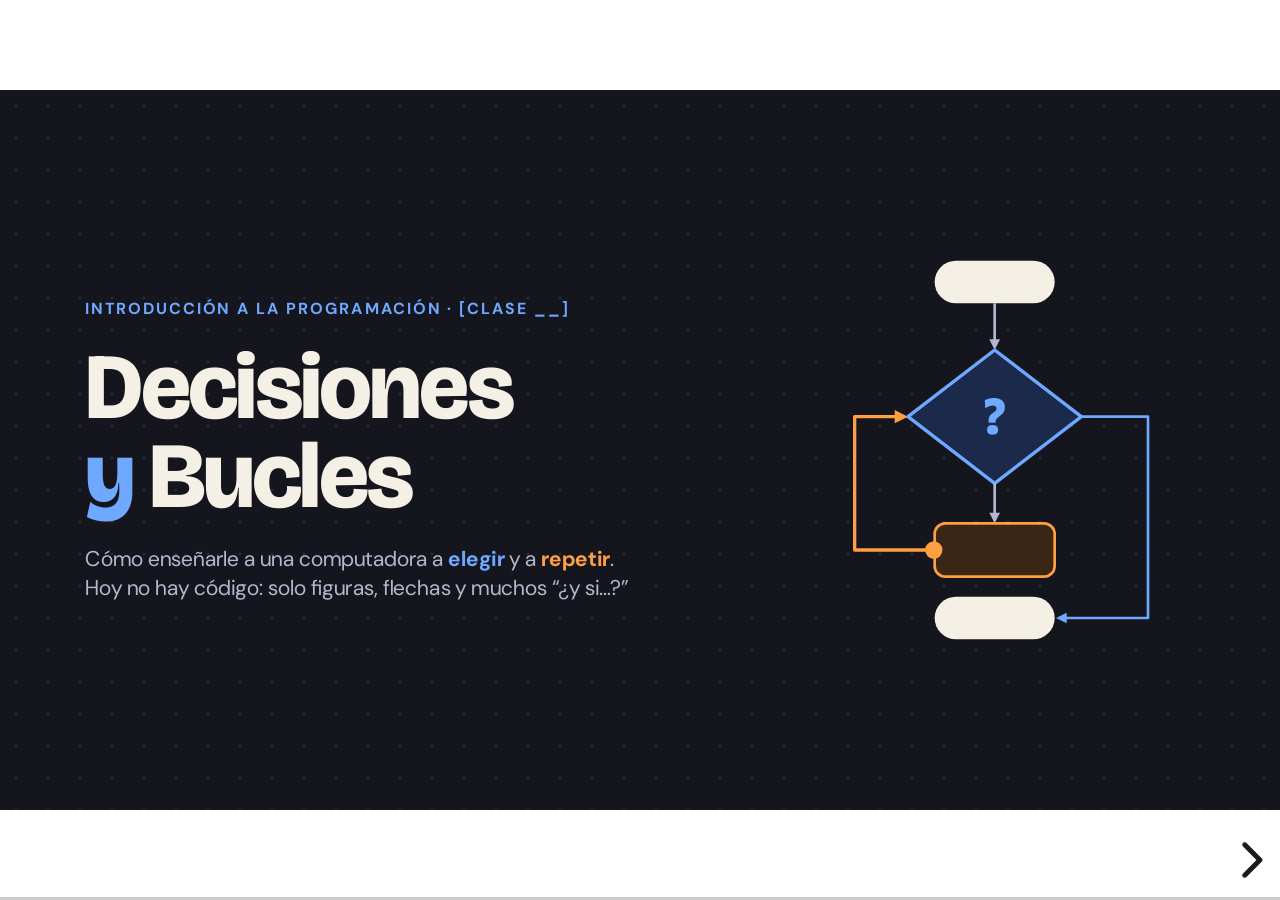
==== commit 6a051220: "Agregar diapositivas de SI NO (else) y SI NO, SI (elif / else if) con ilustraciones Co-Authored-By: " ====
--- a/clases/decisiones-y-bucles/index.html
+++ b/clases/decisiones-y-bucles/index.html
@@ -229,6 +229,77 @@
 <p><b class="t-if">SI</b> tengo tarea, hago la tarea. Después, salgo a jugar.</p>
 </div>
 <aside class="notes">No todos los SI necesitan un camino de NO. Aquí, si no hay tarea, simplemente nos saltamos el paso. Señalen la línea punteada: es el atajo del NO. Pregunta para la clase: “¿En qué caso se ejecuta ‘Salgo a jugar’?” Respuesta: ¡siempre! Con o sin tarea, ese paso ocurre. Lo único que cambia es si antes hacemos la tarea.</aside>
+</section>
+<section id="else-intro">
+<div class="head rise" style="--i:0">
+<p class="eyebrow">SI NO · en inglés: <b>else</b></p>
+<h2 class="title">SI NO: el plan B</h2>
+</div>
+<div class="row" style="gap:64px; align-items:flex-start">
+<!-- S 300,0,300,80  D 250,130,400,160  Y 0,360,300,110  N 600,360,300,110  E 300,560,300,80 -->
+<div class="dg" style="width:900px; height:640px">
+<div class="n oval ab pop" style="--i:1; left:300px; top:0px; width:300px; height:80px"><p>Voy a la escuela</p></div>
+<x-shape kind="diamond" class="dia ab fade" style="--i:2; left:230px; top:130px; width:440px; height:160px"></x-shape>
+<p class="dq ab fade" style="--i:2; left:230px; top:190px; width:440px">¿Tengo para el bus?</p>
+<div class="n ab pop" style="--i:3; left:0px; top:360px; width:300px; height:110px; gap:16px">
+<svg width="60" height="48" viewBox="0 0 60 48" aria-label="Un bus amarillo" style="flex-shrink:0"><rect x="2" y="4" width="56" height="34" rx="8" fill="#F5D547"/><rect x="8" y="10" width="12" height="11" rx="2" fill="#14151D"/><rect x="24" y="10" width="12" height="11" rx="2" fill="#14151D"/><rect x="40" y="10" width="12" height="11" rx="2" fill="#14151D"/><rect x="2" y="27" width="56" height="4" fill="#E0A82E"/><circle cx="15" cy="40" r="6" fill="#14151D" stroke="#F4F0E6" stroke-width="2"/><circle cx="45" cy="40" r="6" fill="#14151D" stroke="#F4F0E6" stroke-width="2"/></svg>
+<p>Tomo el bus</p></div>
+<div class="n ab pop" style="--i:4; left:600px; top:360px; width:300px; height:110px; gap:16px">
+<svg width="48" height="48" viewBox="0 0 48 48" aria-label="Huellas de pasos" style="flex-shrink:0"><ellipse cx="15" cy="30" rx="7" ry="11" fill="#F4F0E6"/><circle cx="15" cy="15" r="4" fill="#F4F0E6"/><ellipse cx="33" cy="20" rx="7" ry="11" fill="#B4B8CC"/><circle cx="33" cy="5" r="4" fill="#B4B8CC"/></svg>
+<p>Camino</p></div>
+<div class="n oval ab pop" style="--i:5; left:300px; top:560px; width:300px; height:80px"><p>Llego a la escuela</p></div>
+<x-connector class="c fade" style="--i:2" x1="450" y1="80" x2="450" y2="130"></x-connector>
+<x-connector class="c blue fade" style="--i:3" x1="230" y1="210" x2="150" y2="360" route="hv"></x-connector>
+<x-connector class="c blue fade" style="--i:4" x1="670" y1="210" x2="750" y2="360" route="hv"></x-connector>
+<x-connector class="c fade" style="--i:5" x1="150" y1="470" x2="150" y2="515" head="none"></x-connector>
+<x-connector class="c fade" style="--i:5" x1="750" y1="470" x2="750" y2="515" head="none"></x-connector>
+<x-connector class="c fade" style="--i:5" x1="150" y1="515" x2="750" y2="515" head="none"></x-connector>
+<x-connector class="c fade" style="--i:5" x1="450" y1="515" x2="450" y2="560"></x-connector>
+<p class="yes ab fade" style="--i:3; left:166px; top:260px; width:76px">SÍ</p>
+<p class="no ab fade" style="--i:4; left:658px; top:260px; width:76px">NO</p>
+</div>
+<div class="col" style="width:700px; gap:24px">
+<div class="card blue rise" style="--i:2; gap:20px">
+<p class="soft sm" style="letter-spacing:2px; text-transform:uppercase; font-weight:700">En palabras</p>
+<div class="pc">
+<p><span class="kw">SI</span> tengo para el bus:</p>
+<p class="in">tomo el bus</p>
+<p><span class="kw">SI NO:</span></p>
+<p class="in">camino</p>
+</div>
+</div>
+<div class="card rise" style="--i:3; gap:14px">
+<p><b>El SI NO no lleva pregunta.</b> <span class="soft">Es “en cualquier otro caso”.</span></p>
+<p><b>Siempre pasa uno de los dos.</b> <span class="soft">Nunca los dos, nunca ninguno.</span></p>
+</div>
+</div>
+</div>
+<aside class="notes">Comparen con la diapositiva anterior: allí, si la respuesta era NO, no pasaba nada. Ahora el NO tiene su propio camino: el plan B. Eso es el SI NO (en inglés “else”). Detalle importante: el SI NO no hace ninguna pregunta; simplemente atrapa todo lo que no cumplió la condición. Pregunten: ¿puede pasar que tome el bus Y camine? (No, solo uno.) ¿Puede pasar que no haga ninguno? (Tampoco.) Noten la sangría en “En palabras”: lo que va adentro del SI o del SI NO se escribe un poco más a la derecha. En código pasará lo mismo.</aside>
+</section>
+<section id="else-examples" class="paper">
+<div class="head rise" style="--i:0">
+<p class="expill">Mini ejercicio · 3 minutos</p>
+<h2 class="title">Completa el plan B</h2>
+</div>
+<div class="grid3">
+<div class="card rise" style="--i:1; gap:18px">
+<div class="ill"><svg width="160" height="160" viewBox="0 0 160 160" aria-label="Un candado"><path d="M52 76 V54 a28 28 0 0 1 56 0 V76" fill="none" stroke="#4A4D5C" stroke-width="12" stroke-linecap="round"/><rect x="32" y="72" width="96" height="76" rx="16" fill="#1F4FB8"/><circle cx="80" cy="104" r="10" fill="#F4F0E6"/><rect x="75" y="108" width="10" height="20" rx="4" fill="#F4F0E6"/></svg></div>
+<p><b class="kw">SI</b> la contraseña es correcta: abro la app.</p>
+<p class="fragment"><b class="kw">SI NO:</b> muestro “Contraseña incorrecta”.</p>
+</div>
+<div class="card rise" style="--i:2; gap:18px">
+<div class="ill"><svg width="160" height="160" viewBox="0 0 160 160" aria-label="Un dado mostrando el cuatro"><rect x="26" y="26" width="108" height="108" rx="22" fill="#FFFDF7" stroke="#14151D" stroke-width="6" transform="rotate(-8 80 80)"/><g transform="rotate(-8 80 80)" fill="#14151D"><circle cx="54" cy="54" r="10"/><circle cx="106" cy="54" r="10"/><circle cx="54" cy="106" r="10"/><circle cx="106" cy="106" r="10"/></g></svg></div>
+<p><b class="kw">SI</b> el número es par: digo “par”.</p>
+<p class="fragment"><b class="kw">SI NO:</b> digo “impar”.</p>
+</div>
+<div class="card rise" style="--i:3; gap:18px">
+<div class="ill"><svg width="160" height="160" viewBox="0 0 160 160" aria-label="Una rebanada de pizza"><path d="M80 18 L136 128 Q80 146 24 128 Z" fill="#F5D547"/><path d="M24 128 Q80 146 136 128" fill="none" stroke="#C98A3D" stroke-width="16" stroke-linecap="round"/><circle cx="80" cy="62" r="10" fill="#D9534F"/><circle cx="62" cy="100" r="10" fill="#D9534F"/><circle cx="100" cy="106" r="10" fill="#D9534F"/></svg></div>
+<p><b class="kw">SI</b> queda pizza: me sirvo otra rebanada.</p>
+<p class="fragment"><b class="kw">SI NO:</b> me hago un sándwich.</p>
+</div>
+</div>
+<p class="hand blue rise" style="--i:4">Inventa tu propio plan B: ¡cada respuesta puede ser distinta!</p>
+<aside class="notes">Lean cada SI en voz alta y pidan a la clase que invente el SI NO antes de revelarlo (un clic por tarjeta). Acepten cualquier respuesta que tenga sentido: lo importante es que el SI NO cubra “todo lo demás”. En el dado: ¿hay algún número que no sea par ni impar? (No: por eso basta con SI y SI NO, sin más preguntas.) Extra: pidan que dibujen uno de los tres como diagrama de flujo, con el rombo y sus dos salidas.</aside>
 </section>
 <section id="traffic">
 <div class="head rise" style="--i:0">
@@ -264,6 +335,110 @@
 </div>
 <aside class="notes">Cuando hay más de dos opciones, encadenamos preguntas: si no es verde, preguntamos si es amarillo; si tampoco, solo queda rojo. En código esto se llama “else if” (si no, si…). Clave: en cuanto una pregunta dice SÍ, tomamos ese camino y ya no hacemos las demás preguntas. Pregunta: ¿cuántas preguntas hace la computadora si el semáforo está en verde? (Una.) ¿Y en rojo? (Dos.)</aside>
 </section>
+<section id="elif-words">
+<div class="head rise" style="--i:0">
+<p class="eyebrow">SI NO, SI · en inglés: <b>elif</b> o <b>else if</b></p>
+<h2 class="title">El semáforo, en palabras</h2>
+</div>
+<div class="row" style="gap:56px; align-items:flex-start">
+<svg class="pop" style="--i:1; flex-shrink:0" width="200" height="420" viewBox="0 0 200 420" aria-label="Un semáforo con luz verde, amarilla y roja">
+<rect x="40" y="10" width="120" height="400" rx="34" fill="#1E2030" stroke="#4A4E68" stroke-width="4"/>
+<circle cx="100" cy="85" r="44" fill="#5BD18B"/>
+<circle cx="100" cy="210" r="44" fill="#F5D547"/>
+<circle cx="100" cy="335" r="44" fill="#FF6B6B"/>
+</svg>
+<div class="col" style="flex:1; gap:0">
+<div class="wrow rise" style="--i:2; margin-top:27px"><p class="kw">SI</p><p>está en verde: avanzo</p><p class="en">if</p></div>
+<div class="wrow rise" style="--i:3; margin-top:10px"><p class="kw">SI NO, SI</p><p>está en amarillo: freno despacio</p><p class="en">elif · else if</p></div>
+<div class="wrow rise" style="--i:4; margin-top:10px"><p class="kw">SI NO</p><p>me detengo</p><p class="en">else</p></div>
+</div>
+</div>
+<div class="grid3">
+<div class="card rise" style="--i:5; padding:28px 32px; gap:8px"><p><b class="kw">SI</b> · uno, al principio</p><p class="soft sm">Hace la primera pregunta.</p></div>
+<div class="card rise" style="--i:6; padding:28px 32px; gap:8px"><p><b class="kw">SI NO, SI</b> · los que quieras</p><p class="soft sm">Cada uno es otra pregunta, en orden.</p></div>
+<div class="card rise" style="--i:7; padding:28px 32px; gap:8px"><p><b class="kw">SI NO</b> · uno, al final</p><p class="soft sm">Es opcional. Atrapa todo lo demás.</p></div>
+</div>
+<aside class="notes">Es el mismo semáforo de la diapositiva anterior, ahora escrito en palabras. Cada luz va junto a su línea. “SI NO, SI” quiere decir “si lo anterior fue NO, pregunta esto otro”. En inglés tiene dos nombres: en Python se escribe “elif” y en otros lenguajes (JavaScript, Java, C) se escribe “else if”. Es lo mismo. Las reglas: siempre se empieza con un solo SI; en medio puede haber cuantos SI NO, SI quieran; y al final puede ir un SI NO (o ninguno). La computadora revisa las preguntas de arriba hacia abajo y se queda con el primer SÍ: las demás ya ni las lee. Pregunten: si el semáforo está en verde, ¿la computadora pregunta por el amarillo? (No.)</aside>
+</section>
+<section id="elif-grades" class="paper">
+<div class="head rise" style="--i:0">
+<p class="eyebrow">Ejemplo · calificaciones</p>
+<h2 class="title">¿Qué letra me toca?</h2>
+</div>
+<!-- D1 0,50,320,160  D2 420,50  D3 840,50  A 30,290,260,110  B 450,290  C 870,290  E 1290,290,300,110 -->
+<div class="dg" style="width:1664px; height:400px">
+<p class="eyebrow ab rise" style="--i:1; left:0px; top:0px; width:320px; text-align:center">SI</p>
+<p class="eyebrow ab rise" style="--i:2; left:420px; top:0px; width:320px; text-align:center">SI NO, SI</p>
+<p class="eyebrow ab rise" style="--i:3; left:840px; top:0px; width:320px; text-align:center">SI NO, SI</p>
+<x-shape kind="diamond" class="dia ab fade" style="--i:1; left:0px; top:50px; width:320px; height:160px"></x-shape>
+<p class="dq ab fade" style="--i:1; left:0px; top:110px; width:320px">¿Nota ≥ 90?</p>
+<x-shape kind="diamond" class="dia ab fade" style="--i:2; left:420px; top:50px; width:320px; height:160px"></x-shape>
+<p class="dq ab fade" style="--i:2; left:420px; top:110px; width:320px">¿Nota ≥ 80?</p>
+<x-shape kind="diamond" class="dia ab fade" style="--i:3; left:840px; top:50px; width:320px; height:160px"></x-shape>
+<p class="dq ab fade" style="--i:3; left:840px; top:110px; width:320px">¿Nota ≥ 70?</p>
+<div class="n ab pop" style="--i:2; left:30px; top:290px; width:260px; height:110px; gap:12px">
+<svg width="40" height="40" viewBox="0 0 40 40" aria-label="Una estrella" style="flex-shrink:0"><path d="M20 3 L25 14 L37 15 L28 23 L31 35 L20 29 L9 35 L12 23 L3 15 L15 14 Z" fill="#E0A82E"/></svg>
+<p>A · ¡Genial!</p></div>
+<div class="n ab pop" style="--i:3; left:450px; top:290px; width:260px; height:110px"><p>B · ¡Muy bien!</p></div>
+<div class="n ab pop" style="--i:4; left:870px; top:290px; width:260px; height:110px"><p>C · Aprobado</p></div>
+<div class="n lp ab pop" style="--i:5; left:1290px; top:290px; width:300px; height:110px; gap:12px">
+<svg width="40" height="40" viewBox="0 0 40 40" aria-label="Un libro abierto" style="flex-shrink:0"><path d="M20 10 C14 6 8 6 3 8 V32 C8 30 14 30 20 34 C26 30 32 30 37 32 V8 C32 6 26 6 20 10 Z" fill="#FFFDF7" stroke="#A8520A" stroke-width="3" stroke-linejoin="round"/><path d="M20 10 V34" stroke="#A8520A" stroke-width="3"/></svg>
+<p>¡A estudiar!</p></div>
+<x-connector class="c fade" style="--i:2" x1="320" y1="130" x2="420" y2="130"></x-connector>
+<x-connector class="c fade" style="--i:3" x1="740" y1="130" x2="840" y2="130"></x-connector>
+<x-connector class="c fade" style="--i:5" x1="1160" y1="130" x2="1440" y2="290" route="hv"></x-connector>
+<x-connector class="c blue fade" style="--i:2" x1="160" y1="210" x2="160" y2="290"></x-connector>
+<x-connector class="c blue fade" style="--i:3" x1="580" y1="210" x2="580" y2="290"></x-connector>
+<x-connector class="c blue fade" style="--i:4" x1="1000" y1="210" x2="1000" y2="290"></x-connector>
+<p class="no ab fade" style="--i:2; left:332px; top:76px; width:76px">NO</p>
+<p class="no ab fade" style="--i:3; left:752px; top:76px; width:76px">NO</p>
+<p class="no ab fade" style="--i:5; left:1220px; top:76px; width:76px">NO</p>
+<p class="yes ab fade" style="--i:2; left:176px; top:232px; width:76px">SÍ</p>
+<p class="yes ab fade" style="--i:3; left:596px; top:232px; width:76px">SÍ</p>
+<p class="yes ab fade" style="--i:4; left:1016px; top:232px; width:76px">SÍ</p>
+<p class="eyebrow ab rise" style="--i:5; left:1460px; top:230px; width:200px">SI NO</p>
+</div>
+<div class="row rise" style="--i:6; gap:16px; align-items:center">
+<p style="font-weight:700; margin-right:8px">Prueba:</p>
+<p class="chip fragment">95 → A</p>
+<p class="chip fragment">83 → B</p>
+<p class="chip fragment">70 → C</p>
+<p class="chip fragment">52 → ¡a estudiar!</p>
+</div>
+<aside class="notes">Una cadena más larga: un SI, dos SI NO, SI y un SI NO al final. Recorran el diagrama con el dedo para cada nota de abajo antes de revelarla (un clic por nota). 95: ¿≥ 90? SÍ → A, y ya no pregunta nada más. 83: ¿≥ 90? NO → ¿≥ 80? SÍ → B. 70: llega a la tercera pregunta y 70 sí es ≥ 70 → C. 52: NO, NO, NO → cae en el SI NO. Pregunten: ¿por qué no hace falta preguntar “¿nota entre 80 y 89?” para la B? (Porque si llegamos a la segunda pregunta, ya sabemos que la nota NO era ≥ 90.)</aside>
+</section>
+<section id="elif-order">
+<div class="head rise" style="--i:0">
+<p class="expill ondark">Mini ejercicio · 3 minutos</p>
+<h2 class="title">¿Dónde está el error?</h2>
+</div>
+<div class="row" style="gap:48px; align-items:flex-start">
+<div class="card blue rise" style="--i:1; width:720px; flex-shrink:0; gap:20px">
+<h3>El plan de Ana</h3>
+<div class="pc">
+<p><span class="kw">SI</span> nota ≥ 70: C</p>
+<p><span class="kw">SI NO, SI</span> nota ≥ 80: B</p>
+<p><span class="kw">SI NO, SI</span> nota ≥ 90: A</p>
+<p><span class="kw">SI NO:</span> ¡a estudiar!</p>
+</div>
+</div>
+<div class="col" style="flex:1; gap:20px">
+<div class="card rise" style="--i:2; padding:28px 32px; gap:10px">
+<p><b>a)</b> Ana sacó 95. ¿Qué letra le da la computadora?</p>
+<p class="fragment t-lp" style="font-weight:700">¡C! La primera pregunta dice SÍ y ya no revisa las demás.</p>
+</div>
+<div class="card rise" style="--i:3; padding:28px 32px; gap:10px">
+<p><b>b)</b> ¿Alguien puede sacar A con este plan?</p>
+<p class="fragment t-lp" style="font-weight:700">¡Nadie! Toda nota ≥ 90 también es ≥ 70.</p>
+</div>
+<div class="card rise" style="--i:4; padding:28px 32px; gap:10px">
+<p><b>c)</b> ¿Cómo lo arreglas?</p>
+<p class="fragment t-if" style="font-weight:700">De la más difícil a la más fácil: 90 → 80 → 70.</p>
+</div>
+</div>
+</div>
+<aside class="notes">Este es el error más común con SI NO, SI. Que lo resuelvan en parejas. a) 95 es ≥ 70, así que la primera pregunta da SÍ → C. Las demás ya no se revisan. b) Nadie: cualquier nota de 90 o más ya entró en la primera pregunta. Lo mismo pasa con la B. c) Hay que preguntar primero lo más exigente. Moraleja: en una cadena de SI NO, SI, el orden importa.</aside>
+</section>
 <section id="and-or" class="paper">
 <div class="head rise" style="--i:0">
 <p class="eyebrow">Combinar condiciones</p>
@@ -733,7 +908,7 @@
 <div class="card blue rise" style="--i:2">
 <x-icon name="Search" style="width:56px; height:56px; color:#6EA8FF"></x-icon>
 <h3 class="t-if">SI (if)</h3>
-<p class="soft">Una pregunta de sí o no elige el camino. Se puede encadenar y combinar con Y / O.</p>
+<p class="soft">Una pregunta de sí o no elige el camino. SI NO es el plan B; SI NO, SI hace otra pregunta. Se combina con Y / O.</p>
 </div>
 <div class="card lp rise" style="--i:3">
 <x-icon name="Activity" style="width:56px; height:56px; color:#FF9F43"></x-icon>
--- a/clases/decisiones-y-bucles/deck.css
+++ b/clases/decisiones-y-bucles/deck.css
@@ -108,3 +108,15 @@
 .pop { animation: pop 550ms cubic-bezier(0.2, 0.7, 0.2, 1) both; animation-delay: calc(var(--i, 0) * 90ms); }
 .fragment { opacity: 0; transform: translateY(14px); transition: opacity 400ms ease, transform 400ms ease; }
 .fragment.visible { opacity: 1; transform: none; }
+
+/* palabras clave y pseudocódigo (SI / SI NO / SI NO, SI) */
+.kw { font-weight: 800; color: var(--if); }
+.paper .kw { color: var(--ifdeep); }
+.en { align-self: center; font-size: 24px; font-weight: 700; letter-spacing: 1px; padding: 4px 14px; border-radius: 10px; border: 2px solid var(--line); color: var(--soft); white-space: nowrap; }
+.paper .en { border-color: #A9A08A; color: var(--darksoft); }
+.pc { display: flex; flex-direction: column; gap: 12px; }
+.pc .in { margin-left: 56px; }
+.wrow { box-sizing: border-box; display: flex; align-items: center; gap: 24px; height: 115px; padding: 0 32px; border-radius: 20px; background: var(--ink2); }
+.wrow .kw { width: 260px; flex-shrink: 0; }
+.wrow .en { margin-left: auto; }
+.ill { display: flex; align-items: center; justify-content: center; height: 170px; }
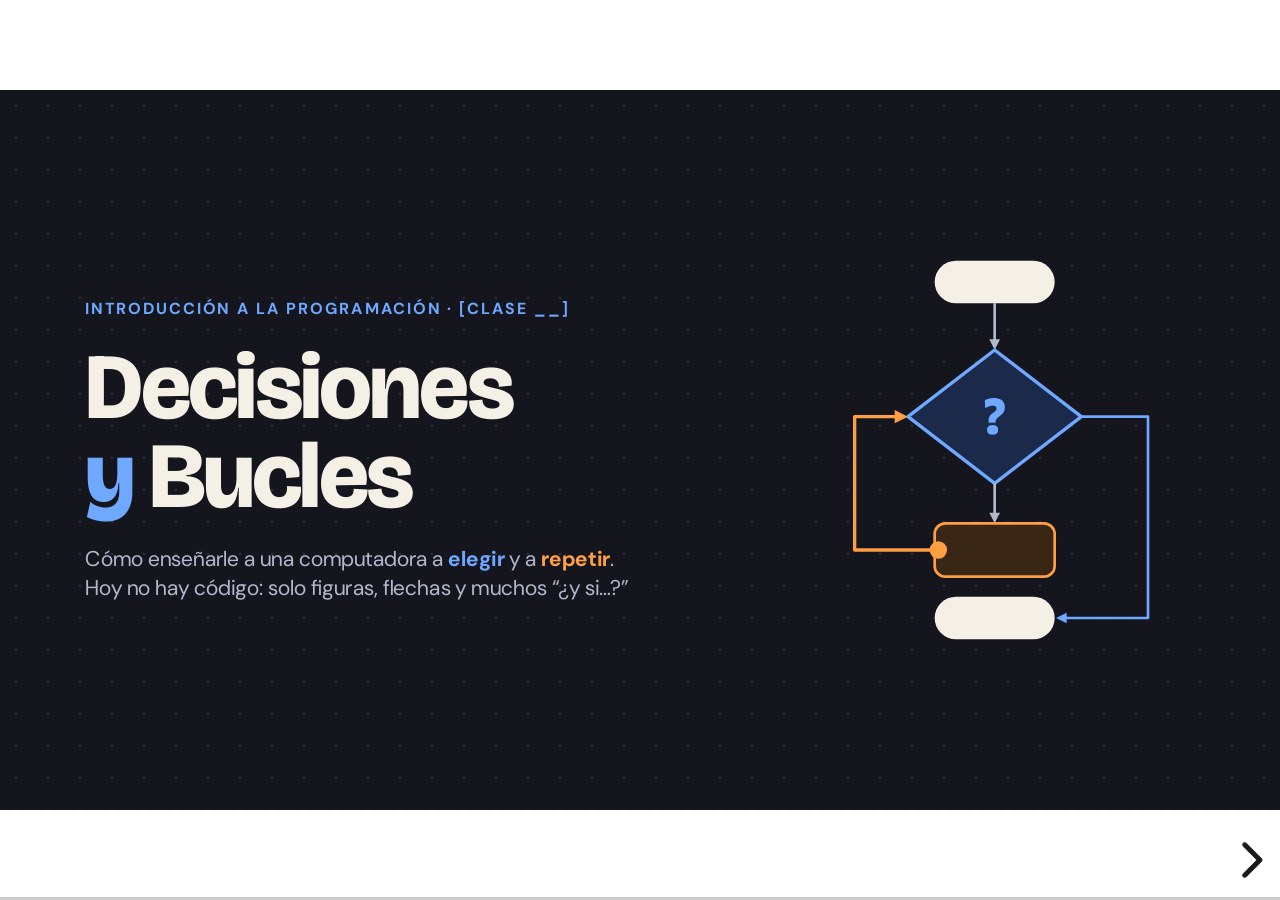
==== commit 0bfc34d0: "Usar if / else / elif / while en lugar de SI / SI NO / MIENTRAS Co-Authored-By: Claude Opus 5.5 <nor" ====
--- a/clases/decisiones-y-bucles/index.html
+++ b/clases/decisiones-y-bucles/index.html
@@ -42,7 +42,7 @@
 </svg>
 <p class="ab" style="left:170px; top:205px; width:260px; height:90px; line-height:90px; text-align:center; font-family:'Bricolage Grotesque', sans-serif; font-size:80px; font-weight:800; color:#6EA8FF">?</p>
 </div>
-<aside class="notes">Bienvenida. Hoy veremos dos de las ideas más importantes de la programación: tomar decisiones (SI, en inglés “if”) y repetir cosas (MIENTRAS, en inglés “while”). Hoy no escribiremos ni una línea de código: vamos a dibujar. El puntito naranja de la derecha está dando vueltas en un bucle; al final de la clase podrán explicar exactamente qué está haciendo.</aside>
+<aside class="notes">Bienvenida. Hoy veremos dos de las ideas más importantes de la programación: tomar decisiones (if, que en español quiere decir “si”) y repetir cosas (while, que quiere decir “mientras”). Desde hoy usaremos las palabras en inglés, igual que en el código. Hoy no escribiremos ni una línea de código: vamos a dibujar. El puntito naranja de la derecha está dando vueltas en un bucle; al final de la clase podrán explicar exactamente qué está haciendo.</aside>
 </section>
 <section id="literal">
 <div class="head rise" style="--i:0">
@@ -99,11 +99,11 @@
 <svg class="bg" aria-label="" width="1920" height="1080" viewBox="0 0 1920 1080"><defs><pattern id="dots-i" width="48" height="48" patternUnits="userSpaceOnUse"><circle cx="24" cy="24" r="2" fill="#2A2D40"/></pattern></defs><rect width="1920" height="1080" fill="url(#dots-i)"/></svg>
 <x-shape kind="diamond" class="ab fade" style="--i:1; left:1180px; top:220px; width:600px; height:640px; background:#1B2A4A; border:6px solid #6EA8FF"></x-shape>
 <p class="ab rise" style="--i:2; left:1180px; top:400px; width:600px; height:280px; line-height:280px; text-align:center; font-family:'Bricolage Grotesque', sans-serif; font-size:240px; font-weight:800; color:#6EA8FF">?</p>
-<p class="eyebrow rise" style="--i:0">Parte 1 · en inglés: <b>if</b></p>
-<p class="mega t-if rise" style="--i:1">SI…</p>
+<p class="eyebrow rise" style="--i:0">Parte 1 · if quiere decir “si”</p>
+<p class="mega t-if rise" style="--i:1">if…</p>
 <h2 class="title rise" style="--i:2">Tomar decisiones</h2>
 <p class="soft rise" style="--i:3; max-width:900px">La computadora se hace una pregunta de sí o no y, según la respuesta, elige un camino.</p>
-<aside class="notes">Primera gran idea: la condición SI. Cuando más adelante escribamos código la palabra será “if”, en inglés. Por ahora pensamos en español: “SI pasa esto, entonces hago aquello”.</aside>
+<aside class="notes">Primera gran idea: la condición if (“si” en español). Usamos la palabra en inglés desde ya, porque así se escribe en el código: “if pasa esto, entonces hago aquello”.</aside>
 </section>
 <section id="umbrella">
 <div class="head rise" style="--i:0">
@@ -127,12 +127,12 @@
 <p class="no ab fade" style="--i:4; left:560px; top:444px; width:76px">NO</p>
 <p class="hand blue ab rise" style="--i:6; left:0px; top:20px; width:480px">Dos caminos.<br>La respuesta elige uno.</p>
 </div>
-<aside class="notes">Recorran el diagrama con el dedo, de izquierda a derecha. Pregunten: “Hoy, ¿por cuál camino iríamos?”. Remarquen tres cosas: (1) la pregunta va en un rombo; (2) del rombo salen dos flechas con etiqueta SÍ y NO; (3) sin importar el camino, al final los dos se vuelven a juntar en “Camino a la escuela”. En palabras: SI llueve, llevo paraguas; SI NO, llevo lentes de sol.</aside>
+<aside class="notes">Recorran el diagrama con el dedo, de izquierda a derecha. Pregunten: “Hoy, ¿por cuál camino iríamos?”. Remarquen tres cosas: (1) la pregunta va en un rombo; (2) del rombo salen dos flechas con etiqueta SÍ y NO; (3) sin importar el camino, al final los dos se vuelven a juntar en “Camino a la escuela”. En palabras: if llueve, llevo paraguas; else, llevo lentes de sol.</aside>
 </section>
 <section id="if-anatomy">
 <div class="head rise" style="--i:0">
 <p class="eyebrow">Anatomía de una decisión</p>
-<h2 class="title">Todo SI tiene tres partes</h2>
+<h2 class="title">Todo if tiene tres partes</h2>
 </div>
 <div class="row" style="gap:64px; align-items:flex-start">
 <!-- D 200,0,360,150  Y 0,250,300,100  N 460,250,300,100  J 180,500,400,96 -->
@@ -165,12 +165,12 @@
 </div>
 <div class="card rise" style="--i:4; padding:28px 32px; flex-direction:row; gap:24px; align-items:flex-start">
 <p class="num">3</p>
-<div class="col" style="gap:6px"><h3>El camino del NO</h3><p class="soft">Lo que pasa si no. A veces se le llama <b>si no</b> (en inglés, “else”).</p></div>
+<div class="col" style="gap:6px"><h3>El camino del NO</h3><p class="soft">Lo que pasa si no. Se le llama <b class="t-if">else</b>.</p></div>
 </div>
 <p class="hand blue rise" style="--i:5">Al final, los dos caminos se juntan otra vez.</p>
 </div>
 </div>
-<aside class="notes">Pongan nombre a cada parte. 1) La condición: la pregunta del rombo. 2) El camino del SÍ. 3) El camino del NO, también llamado “si no” (en código será “else”). Pregunta para la clase: ¿qué pasaría si el rombo tuviera una pregunta como “¿qué hora es?”. Respuesta: no funciona, porque no se responde con sí o no. Eso lo vemos en la siguiente diapositiva.</aside>
+<aside class="notes">Pongan nombre a cada parte. 1) La condición: la pregunta del rombo. 2) El camino del SÍ. 3) El camino del NO, que se llama “else”. Pregunta para la clase: ¿qué pasaría si el rombo tuviera una pregunta como “¿qué hora es?”. Respuesta: no funciona, porque no se responde con sí o no. Eso lo vemos en la siguiente diapositiva.</aside>
 </section>
 <section id="conditions" class="paper">
 <div class="head rise" style="--i:0">
@@ -204,7 +204,7 @@
 </section>
 <section id="no-else" style="gap:32px">
 <div class="head rise" style="--i:0">
-<p class="eyebrow">SI sin “si no”</p>
+<p class="eyebrow">if sin else</p>
 <h2 class="title">A veces el NO no hace nada</h2>
 </div>
 <!-- A 0,200,260,96  D 360,168,400,160  Y 880,188,320,120  E 1320,200,300,96 -->
@@ -226,14 +226,14 @@
 </div>
 <div class="band rise" style="--i:6; padding:24px 40px">
 <p style="font-weight:700; white-space:nowrap">En palabras:</p>
-<p><b class="t-if">SI</b> tengo tarea, hago la tarea. Después, salgo a jugar.</p>
-</div>
-<aside class="notes">No todos los SI necesitan un camino de NO. Aquí, si no hay tarea, simplemente nos saltamos el paso. Señalen la línea punteada: es el atajo del NO. Pregunta para la clase: “¿En qué caso se ejecuta ‘Salgo a jugar’?” Respuesta: ¡siempre! Con o sin tarea, ese paso ocurre. Lo único que cambia es si antes hacemos la tarea.</aside>
+<p><b class="t-if">if</b> tengo tarea, hago la tarea. Después, salgo a jugar.</p>
+</div>
+<aside class="notes">No todos los if necesitan un camino de NO. Aquí, si no hay tarea, simplemente nos saltamos el paso. Señalen la línea punteada: es el atajo del NO. Pregunta para la clase: “¿En qué caso se ejecuta ‘Salgo a jugar’?” Respuesta: ¡siempre! Con o sin tarea, ese paso ocurre. Lo único que cambia es si antes hacemos la tarea.</aside>
 </section>
 <section id="else-intro">
 <div class="head rise" style="--i:0">
-<p class="eyebrow">SI NO · en inglés: <b>else</b></p>
-<h2 class="title">SI NO: el plan B</h2>
+<p class="eyebrow">else quiere decir “si no”</p>
+<h2 class="title">else: el plan B</h2>
 </div>
 <div class="row" style="gap:64px; align-items:flex-start">
 <!-- S 300,0,300,80  D 250,130,400,160  Y 0,360,300,110  N 600,360,300,110  E 300,560,300,80 -->
@@ -262,19 +262,19 @@
 <div class="card blue rise" style="--i:2; gap:20px">
 <p class="soft sm" style="letter-spacing:2px; text-transform:uppercase; font-weight:700">En palabras</p>
 <div class="pc">
-<p><span class="kw">SI</span> tengo para el bus:</p>
+<p><span class="kw">if</span> tengo para el bus:</p>
 <p class="in">tomo el bus</p>
-<p><span class="kw">SI NO:</span></p>
+<p><span class="kw">else:</span></p>
 <p class="in">camino</p>
 </div>
 </div>
 <div class="card rise" style="--i:3; gap:14px">
-<p><b>El SI NO no lleva pregunta.</b> <span class="soft">Es “en cualquier otro caso”.</span></p>
+<p><b>El else no lleva pregunta.</b> <span class="soft">Es “en cualquier otro caso”.</span></p>
 <p><b>Siempre pasa uno de los dos.</b> <span class="soft">Nunca los dos, nunca ninguno.</span></p>
 </div>
 </div>
 </div>
-<aside class="notes">Comparen con la diapositiva anterior: allí, si la respuesta era NO, no pasaba nada. Ahora el NO tiene su propio camino: el plan B. Eso es el SI NO (en inglés “else”). Detalle importante: el SI NO no hace ninguna pregunta; simplemente atrapa todo lo que no cumplió la condición. Pregunten: ¿puede pasar que tome el bus Y camine? (No, solo uno.) ¿Puede pasar que no haga ninguno? (Tampoco.) Noten la sangría en “En palabras”: lo que va adentro del SI o del SI NO se escribe un poco más a la derecha. En código pasará lo mismo.</aside>
+<aside class="notes">Comparen con la diapositiva anterior: allí, si la respuesta era NO, no pasaba nada. Ahora el NO tiene su propio camino: el plan B. Eso es el else (“si no” en español). Detalle importante: el else no hace ninguna pregunta; simplemente atrapa todo lo que no cumplió la condición. Pregunten: ¿puede pasar que tome el bus Y camine? (No, solo uno.) ¿Puede pasar que no haga ninguno? (Tampoco.) Noten la sangría en “En palabras”: lo que va adentro del if o del else se escribe un poco más a la derecha. En código pasará lo mismo.</aside>
 </section>
 <section id="else-examples" class="paper">
 <div class="head rise" style="--i:0">
@@ -284,22 +284,22 @@
 <div class="grid3">
 <div class="card rise" style="--i:1; gap:18px">
 <div class="ill"><svg width="160" height="160" viewBox="0 0 160 160" aria-label="Un candado"><path d="M52 76 V54 a28 28 0 0 1 56 0 V76" fill="none" stroke="#4A4D5C" stroke-width="12" stroke-linecap="round"/><rect x="32" y="72" width="96" height="76" rx="16" fill="#1F4FB8"/><circle cx="80" cy="104" r="10" fill="#F4F0E6"/><rect x="75" y="108" width="10" height="20" rx="4" fill="#F4F0E6"/></svg></div>
-<p><b class="kw">SI</b> la contraseña es correcta: abro la app.</p>
-<p class="fragment"><b class="kw">SI NO:</b> muestro “Contraseña incorrecta”.</p>
+<p><b class="kw">if</b> la contraseña es correcta: abro la app.</p>
+<p class="fragment"><b class="kw">else:</b> muestro “Contraseña incorrecta”.</p>
 </div>
 <div class="card rise" style="--i:2; gap:18px">
 <div class="ill"><svg width="160" height="160" viewBox="0 0 160 160" aria-label="Un dado mostrando el cuatro"><rect x="26" y="26" width="108" height="108" rx="22" fill="#FFFDF7" stroke="#14151D" stroke-width="6" transform="rotate(-8 80 80)"/><g transform="rotate(-8 80 80)" fill="#14151D"><circle cx="54" cy="54" r="10"/><circle cx="106" cy="54" r="10"/><circle cx="54" cy="106" r="10"/><circle cx="106" cy="106" r="10"/></g></svg></div>
-<p><b class="kw">SI</b> el número es par: digo “par”.</p>
-<p class="fragment"><b class="kw">SI NO:</b> digo “impar”.</p>
+<p><b class="kw">if</b> el número es par: digo “par”.</p>
+<p class="fragment"><b class="kw">else:</b> digo “impar”.</p>
 </div>
 <div class="card rise" style="--i:3; gap:18px">
 <div class="ill"><svg width="160" height="160" viewBox="0 0 160 160" aria-label="Una rebanada de pizza"><path d="M80 18 L136 128 Q80 146 24 128 Z" fill="#F5D547"/><path d="M24 128 Q80 146 136 128" fill="none" stroke="#C98A3D" stroke-width="16" stroke-linecap="round"/><circle cx="80" cy="62" r="10" fill="#D9534F"/><circle cx="62" cy="100" r="10" fill="#D9534F"/><circle cx="100" cy="106" r="10" fill="#D9534F"/></svg></div>
-<p><b class="kw">SI</b> queda pizza: me sirvo otra rebanada.</p>
-<p class="fragment"><b class="kw">SI NO:</b> me hago un sándwich.</p>
+<p><b class="kw">if</b> queda pizza: me sirvo otra rebanada.</p>
+<p class="fragment"><b class="kw">else:</b> me hago un sándwich.</p>
 </div>
 </div>
 <p class="hand blue rise" style="--i:4">Inventa tu propio plan B: ¡cada respuesta puede ser distinta!</p>
-<aside class="notes">Lean cada SI en voz alta y pidan a la clase que invente el SI NO antes de revelarlo (un clic por tarjeta). Acepten cualquier respuesta que tenga sentido: lo importante es que el SI NO cubra “todo lo demás”. En el dado: ¿hay algún número que no sea par ni impar? (No: por eso basta con SI y SI NO, sin más preguntas.) Extra: pidan que dibujen uno de los tres como diagrama de flujo, con el rombo y sus dos salidas.</aside>
+<aside class="notes">Lean cada if en voz alta y pidan a la clase que invente el else antes de revelarlo (un clic por tarjeta). Acepten cualquier respuesta que tenga sentido: lo importante es que el else cubra “todo lo demás”. En el dado: ¿hay algún número que no sea par ni impar? (No: por eso basta con if y else, sin más preguntas.) Extra: pidan que dibujen uno de los tres como diagrama de flujo, con el rombo y sus dos salidas.</aside>
 </section>
 <section id="traffic">
 <div class="head rise" style="--i:0">
@@ -333,11 +333,11 @@
 <p class="no ab fade" style="--i:5; left:1240px; top:30px; width:76px">NO</p>
 <p class="hand blue ab rise" style="--i:7; left:0px; top:340px; width:340px">El primer SÍ gana. Las demás preguntas ya no se hacen.</p>
 </div>
-<aside class="notes">Cuando hay más de dos opciones, encadenamos preguntas: si no es verde, preguntamos si es amarillo; si tampoco, solo queda rojo. En código esto se llama “else if” (si no, si…). Clave: en cuanto una pregunta dice SÍ, tomamos ese camino y ya no hacemos las demás preguntas. Pregunta: ¿cuántas preguntas hace la computadora si el semáforo está en verde? (Una.) ¿Y en rojo? (Dos.)</aside>
+<aside class="notes">Cuando hay más de dos opciones, encadenamos preguntas: si no es verde, preguntamos si es amarillo; si tampoco, solo queda rojo. Esto se llama “elif” o “else if” (“si no, si…”). Clave: en cuanto una pregunta dice SÍ, tomamos ese camino y ya no hacemos las demás preguntas. Pregunta: ¿cuántas preguntas hace la computadora si el semáforo está en verde? (Una.) ¿Y en rojo? (Dos.)</aside>
 </section>
 <section id="elif-words">
 <div class="head rise" style="--i:0">
-<p class="eyebrow">SI NO, SI · en inglés: <b>elif</b> o <b>else if</b></p>
+<p class="eyebrow">elif · en algunos lenguajes se escribe else if</p>
 <h2 class="title">El semáforo, en palabras</h2>
 </div>
 <div class="row" style="gap:56px; align-items:flex-start">
@@ -348,17 +348,17 @@
 <circle cx="100" cy="335" r="44" fill="#FF6B6B"/>
 </svg>
 <div class="col" style="flex:1; gap:0">
-<div class="wrow rise" style="--i:2; margin-top:27px"><p class="kw">SI</p><p>está en verde: avanzo</p><p class="en">if</p></div>
-<div class="wrow rise" style="--i:3; margin-top:10px"><p class="kw">SI NO, SI</p><p>está en amarillo: freno despacio</p><p class="en">elif · else if</p></div>
-<div class="wrow rise" style="--i:4; margin-top:10px"><p class="kw">SI NO</p><p>me detengo</p><p class="en">else</p></div>
+<div class="wrow rise" style="--i:2; margin-top:27px"><p class="kw">if</p><p>está en verde: avanzo</p></div>
+<div class="wrow rise" style="--i:3; margin-top:10px"><p class="kw">elif</p><p>está en amarillo: freno despacio</p><p class="en">o también: else if</p></div>
+<div class="wrow rise" style="--i:4; margin-top:10px"><p class="kw">else</p><p>me detengo</p></div>
 </div>
 </div>
 <div class="grid3">
-<div class="card rise" style="--i:5; padding:28px 32px; gap:8px"><p><b class="kw">SI</b> · uno, al principio</p><p class="soft sm">Hace la primera pregunta.</p></div>
-<div class="card rise" style="--i:6; padding:28px 32px; gap:8px"><p><b class="kw">SI NO, SI</b> · los que quieras</p><p class="soft sm">Cada uno es otra pregunta, en orden.</p></div>
-<div class="card rise" style="--i:7; padding:28px 32px; gap:8px"><p><b class="kw">SI NO</b> · uno, al final</p><p class="soft sm">Es opcional. Atrapa todo lo demás.</p></div>
-</div>
-<aside class="notes">Es el mismo semáforo de la diapositiva anterior, ahora escrito en palabras. Cada luz va junto a su línea. “SI NO, SI” quiere decir “si lo anterior fue NO, pregunta esto otro”. En inglés tiene dos nombres: en Python se escribe “elif” y en otros lenguajes (JavaScript, Java, C) se escribe “else if”. Es lo mismo. Las reglas: siempre se empieza con un solo SI; en medio puede haber cuantos SI NO, SI quieran; y al final puede ir un SI NO (o ninguno). La computadora revisa las preguntas de arriba hacia abajo y se queda con el primer SÍ: las demás ya ni las lee. Pregunten: si el semáforo está en verde, ¿la computadora pregunta por el amarillo? (No.)</aside>
+<div class="card rise" style="--i:5; padding:28px 32px; gap:8px"><p><b class="kw">if</b> · uno, al principio</p><p class="soft sm">Hace la primera pregunta.</p></div>
+<div class="card rise" style="--i:6; padding:28px 32px; gap:8px"><p><b class="kw">elif</b> · los que quieras</p><p class="soft sm">Cada uno es otra pregunta, en orden.</p></div>
+<div class="card rise" style="--i:7; padding:28px 32px; gap:8px"><p><b class="kw">else</b> · uno, al final</p><p class="soft sm">Es opcional. Atrapa todo lo demás.</p></div>
+</div>
+<aside class="notes">Es el mismo semáforo de la diapositiva anterior, ahora escrito en palabras. Cada luz va junto a su línea. “elif” quiere decir “si lo anterior fue NO, pregunta esto otro”. En inglés tiene dos nombres: en Python se escribe “elif” y en otros lenguajes (JavaScript, Java, C) se escribe “else if”. Es lo mismo. Las reglas: siempre se empieza con un solo if; en medio puede haber cuantos elif quieran; y al final puede ir un else (o ninguno). La computadora revisa las preguntas de arriba hacia abajo y se queda con el primer SÍ: las demás ya ni las lee. Pregunten: si el semáforo está en verde, ¿la computadora pregunta por el amarillo? (No.)</aside>
 </section>
 <section id="elif-grades" class="paper">
 <div class="head rise" style="--i:0">
@@ -367,9 +367,9 @@
 </div>
 <!-- D1 0,50,320,160  D2 420,50  D3 840,50  A 30,290,260,110  B 450,290  C 870,290  E 1290,290,300,110 -->
 <div class="dg" style="width:1664px; height:400px">
-<p class="eyebrow ab rise" style="--i:1; left:0px; top:0px; width:320px; text-align:center">SI</p>
-<p class="eyebrow ab rise" style="--i:2; left:420px; top:0px; width:320px; text-align:center">SI NO, SI</p>
-<p class="eyebrow ab rise" style="--i:3; left:840px; top:0px; width:320px; text-align:center">SI NO, SI</p>
+<p class="eyebrow ab rise" style="--i:1; left:0px; top:0px; width:320px; text-align:center">if</p>
+<p class="eyebrow ab rise" style="--i:2; left:420px; top:0px; width:320px; text-align:center">elif</p>
+<p class="eyebrow ab rise" style="--i:3; left:840px; top:0px; width:320px; text-align:center">elif</p>
 <x-shape kind="diamond" class="dia ab fade" style="--i:1; left:0px; top:50px; width:320px; height:160px"></x-shape>
 <p class="dq ab fade" style="--i:1; left:0px; top:110px; width:320px">¿Nota ≥ 90?</p>
 <x-shape kind="diamond" class="dia ab fade" style="--i:2; left:420px; top:50px; width:320px; height:160px"></x-shape>
@@ -396,7 +396,7 @@
 <p class="yes ab fade" style="--i:2; left:176px; top:232px; width:76px">SÍ</p>
 <p class="yes ab fade" style="--i:3; left:596px; top:232px; width:76px">SÍ</p>
 <p class="yes ab fade" style="--i:4; left:1016px; top:232px; width:76px">SÍ</p>
-<p class="eyebrow ab rise" style="--i:5; left:1460px; top:230px; width:200px">SI NO</p>
+<p class="eyebrow ab rise" style="--i:5; left:1460px; top:230px; width:200px">else</p>
 </div>
 <div class="row rise" style="--i:6; gap:16px; align-items:center">
 <p style="font-weight:700; margin-right:8px">Prueba:</p>
@@ -405,7 +405,7 @@
 <p class="chip fragment">70 → C</p>
 <p class="chip fragment">52 → ¡a estudiar!</p>
 </div>
-<aside class="notes">Una cadena más larga: un SI, dos SI NO, SI y un SI NO al final. Recorran el diagrama con el dedo para cada nota de abajo antes de revelarla (un clic por nota). 95: ¿≥ 90? SÍ → A, y ya no pregunta nada más. 83: ¿≥ 90? NO → ¿≥ 80? SÍ → B. 70: llega a la tercera pregunta y 70 sí es ≥ 70 → C. 52: NO, NO, NO → cae en el SI NO. Pregunten: ¿por qué no hace falta preguntar “¿nota entre 80 y 89?” para la B? (Porque si llegamos a la segunda pregunta, ya sabemos que la nota NO era ≥ 90.)</aside>
+<aside class="notes">Una cadena más larga: un if, dos elif y un else al final. Recorran el diagrama con el dedo para cada nota de abajo antes de revelarla (un clic por nota). 95: ¿≥ 90? SÍ → A, y ya no pregunta nada más. 83: ¿≥ 90? NO → ¿≥ 80? SÍ → B. 70: llega a la tercera pregunta y 70 sí es ≥ 70 → C. 52: NO, NO, NO → cae en el else. Pregunten: ¿por qué no hace falta preguntar “¿nota entre 80 y 89?” para la B? (Porque si llegamos a la segunda pregunta, ya sabemos que la nota NO era ≥ 90.)</aside>
 </section>
 <section id="elif-order">
 <div class="head rise" style="--i:0">
@@ -416,10 +416,10 @@
 <div class="card blue rise" style="--i:1; width:720px; flex-shrink:0; gap:20px">
 <h3>El plan de Ana</h3>
 <div class="pc">
-<p><span class="kw">SI</span> nota ≥ 70: C</p>
-<p><span class="kw">SI NO, SI</span> nota ≥ 80: B</p>
-<p><span class="kw">SI NO, SI</span> nota ≥ 90: A</p>
-<p><span class="kw">SI NO:</span> ¡a estudiar!</p>
+<p><span class="kw">if</span> nota ≥ 70: C</p>
+<p><span class="kw">elif</span> nota ≥ 80: B</p>
+<p><span class="kw">elif</span> nota ≥ 90: A</p>
+<p><span class="kw">else:</span> ¡a estudiar!</p>
 </div>
 </div>
 <div class="col" style="flex:1; gap:20px">
@@ -437,7 +437,7 @@
 </div>
 </div>
 </div>
-<aside class="notes">Este es el error más común con SI NO, SI. Que lo resuelvan en parejas. a) 95 es ≥ 70, así que la primera pregunta da SÍ → C. Las demás ya no se revisan. b) Nadie: cualquier nota de 90 o más ya entró en la primera pregunta. Lo mismo pasa con la B. c) Hay que preguntar primero lo más exigente. Moraleja: en una cadena de SI NO, SI, el orden importa.</aside>
+<aside class="notes">Este es el error más común con elif. Que lo resuelvan en parejas. a) 95 es ≥ 70, así que la primera pregunta da SÍ → C. Las demás ya no se revisan. b) Nadie: cualquier nota de 90 o más ya entró en la primera pregunta. Lo mismo pasa con la B. c) Hay que preguntar primero lo más exigente. Moraleja: en una cadena de elif, el orden importa.</aside>
 </section>
 <section id="and-or" class="paper">
 <div class="head rise" style="--i:0">
@@ -447,7 +447,7 @@
 <div class="grid2">
 <div class="card blue rise" style="--i:1; gap:20px">
 <h3><span class="t-if">Y</span> · las dos deben ser SÍ</h3>
-<p class="soft">Voy al cine <b>SI</b> tengo dinero <b class="t-if">Y</b> ya hice la tarea.</p>
+<p class="soft"><b class="t-if">if</b> tengo dinero <b class="t-if">Y</b> ya hice la tarea → voy al cine.</p>
 <table style="font-size:28px; color:#14151D">
 <tr><th style="width:30%">¿Dinero?</th><th style="width:38%">¿Tarea hecha?</th><th style="width:32%">¿Voy al cine?</th></tr>
 <tr><td>SÍ</td><td>SÍ</td><td style="color:#1F4FB8">Sí, ¡voy!</td></tr>
@@ -458,7 +458,7 @@
 </div>
 <div class="card lp rise" style="--i:2; gap:20px">
 <h3><span class="t-lp">O</span> · basta con un SÍ</h3>
-<p class="soft">Llevo suéter <b>SI</b> hace frío <b class="t-lp">O</b> está lloviendo.</p>
+<p class="soft"><b class="t-if">if</b> hace frío <b class="t-lp">O</b> está lloviendo → llevo suéter.</p>
 <table style="font-size:28px; color:#14151D">
 <tr><th style="width:30%">¿Frío?</th><th style="width:38%">¿Lluvia?</th><th style="width:32%">¿Suéter?</th></tr>
 <tr><td>SÍ</td><td>SÍ</td><td style="color:#A8520A">Sí</td></tr>
@@ -468,7 +468,7 @@
 </table>
 </div>
 </div>
-<aside class="notes">A veces una sola pregunta no alcanza. Con Y, las dos condiciones tienen que cumplirse: solo hay una fila con “sí”. Con O, basta con una: solo hay una fila con “no”. Pidan ejemplos de la vida diaria: “Puedo entrar al juego SI tengo boleto Y mido más de 1.20 m”, “Me quedo en casa SI estoy enfermo O es domingo”. En código estas palabras serán “and” y “or”.</aside>
+<aside class="notes">A veces una sola pregunta no alcanza. Con Y, las dos condiciones tienen que cumplirse: solo hay una fila con “sí”. Con O, basta con una: solo hay una fila con “no”. Pidan ejemplos de la vida diaria: “if tengo boleto Y mido más de 1.20 m → entro al juego”, “if estoy enfermo O es domingo → me quedo en casa”. En código estas palabras serán “and” y “or”.</aside>
 </section>
 <section id="ex1-trace" class="paper">
 <div class="head rise" style="--i:0">
@@ -536,7 +536,7 @@
 <div class="step" style="gap:14px; align-items:flex-start"><x-icon name="CheckCircle" style="width:36px; height:36px; color:#1F4FB8; flex-shrink:0"></x-icon><p class="sm">Termina con un óvalo</p></div>
 </div>
 </div>
-<aside class="notes">Que cada estudiante elija uno (o que trabajen en parejas). Todos deberían intentar al menos el fácil. Soluciones: Fácil → la siguiente diapositiva. Medio → dos rombos encadenados: “¿Es viernes?” SÍ → Pizza; NO → “¿Es lunes?” SÍ → Pasta; NO → Ensalada (igual que el semáforo). Reto → “¿Menos de 20%?” NO → no hace nada; SÍ → Activa ahorro → “¿Menos de 5%?” SÍ → Muestra alerta; NO → nada. Es un SI dentro de otro SI. Al terminar, intercambien cuadernos y revisen la lista de abajo.</aside>
+<aside class="notes">Que cada estudiante elija uno (o que trabajen en parejas). Todos deberían intentar al menos el fácil. Soluciones: Fácil → la siguiente diapositiva. Medio → dos rombos encadenados: “¿Es viernes?” SÍ → Pizza; NO → “¿Es lunes?” SÍ → Pasta; NO → Ensalada (igual que el semáforo). Reto → “¿Menos de 20%?” NO → no hace nada; SÍ → Activa ahorro → “¿Menos de 5%?” SÍ → Muestra alerta; NO → nada. Es un if dentro de otro if. Al terminar, intercambien cuadernos y revisen la lista de abajo.</aside>
 </section>
 <section id="ex2-solution" class="paper">
 <div class="head rise" style="--i:0">
@@ -564,9 +564,9 @@
 </section>
 <section id="bridge" class="accent center" data-transition="fade">
 <p class="eyebrow rise" style="--i:0">La gran idea</p>
-<h1 class="big rise" style="--i:1">SI pregunta una vez.<br>MIENTRAS sigue<br>preguntando.</h1>
+<h1 class="big rise" style="--i:1">if pregunta una vez.<br>while sigue<br>preguntando.</h1>
 <p class="rise" style="--i:2; font-size:44px; font-weight:500; color:#3A2410; max-width:1300px">Ahora vienen los bucles: hacer algo una y otra vez, hasta que llegue el momento de parar.</p>
-<aside class="notes">Momento de transición. Lean la frase en voz alta. Un SI hace la pregunta una sola vez y elige un camino. Un MIENTRAS hace la pregunta, actúa, y vuelve a preguntar… una y otra vez, hasta que la respuesta cambia.</aside>
+<aside class="notes">Momento de transición. Lean la frase en voz alta. Un if hace la pregunta una sola vez y elige un camino. Un while hace la pregunta, actúa, y vuelve a preguntar… una y otra vez, hasta que la respuesta cambia.</aside>
 </section>
 <section id="while-intro" class="center" style="gap:24px">
 <svg class="bg" aria-label="" width="1920" height="1080" viewBox="0 0 1920 1080"><defs><pattern id="dots-w" width="48" height="48" patternUnits="userSpaceOnUse"><circle cx="24" cy="24" r="2" fill="#2A2D40"/></pattern></defs><rect width="1920" height="1080" fill="url(#dots-w)"/></svg>
@@ -576,11 +576,11 @@
 <path d="M260 60 A200 200 0 1 1 86.8 160" fill="none" stroke="#FF9F43" stroke-width="10" stroke-linecap="round" marker-end="url(#hw)"/>
 <circle cx="260" cy="60" r="18" fill="#F4F0E6"><animateMotion dur="8s" repeatCount="indefinite" path="M0 0 A200 200 0 1 1 0 400 A200 200 0 1 1 0 0"/></circle>
 </svg>
-<p class="eyebrow lp rise" style="--i:0">Parte 2 · en inglés: <b>while</b></p>
-<p class="mega t-lp rise" style="--i:1; font-size:180px; letter-spacing:-6px">MIENTRAS…</p>
+<p class="eyebrow lp rise" style="--i:0">Parte 2 · while quiere decir “mientras”</p>
+<p class="mega t-lp rise" style="--i:1; font-size:180px; letter-spacing:-6px">while…</p>
 <h2 class="title rise" style="--i:2">Repetir cosas</h2>
 <p class="soft rise" style="--i:3; max-width:980px">Hazlo otra vez… y otra… y otra, hasta que la respuesta cambie.</p>
-<aside class="notes">Segunda gran idea: el bucle MIENTRAS (en código será “while”). Pregunten: “¿Qué cosas repiten todos los días?” Respuestas típicas: masticar mientras hay comida en la boca, caminar mientras no llego, cepillarse mientras los dientes no están limpios. Todas tienen una acción que se repite y una pregunta que dice cuándo parar.</aside>
+<aside class="notes">Segunda gran idea: el bucle while (“mientras” en español). Pregunten: “¿Qué cosas repiten todos los días?” Respuestas típicas: masticar mientras hay comida en la boca, caminar mientras no llego, cepillarse mientras los dientes no están limpios. Todas tienen una acción que se repite y una pregunta que dice cuándo parar.</aside>
 </section>
 <section id="shampoo">
 <div class="head rise" style="--i:0">
@@ -613,12 +613,12 @@
 </div>
 </div>
 </div>
-<aside class="notes">Cuenten el chiste del champú: las instrucciones dicen “repite”, pero no dicen cuántas veces. Una persona usa el sentido común; una computadora no tiene sentido común, así que se quedaría lavándose el pelo para siempre. Pregunta: ¿cómo arreglarían las instrucciones? Respuestas buenas: “Repite mientras el pelo siga sucio” o “Repite una sola vez”. ¡Eso es exactamente un bucle MIENTRAS!</aside>
+<aside class="notes">Cuenten el chiste del champú: las instrucciones dicen “repite”, pero no dicen cuántas veces. Una persona usa el sentido común; una computadora no tiene sentido común, así que se quedaría lavándose el pelo para siempre. Pregunta: ¿cómo arreglarían las instrucciones? Respuestas buenas: “Repite mientras el pelo siga sucio” o “Repite una sola vez”. ¡Eso es exactamente un bucle while!</aside>
 </section>
 <section id="while-anatomy">
 <div class="head rise" style="--i:0">
 <p class="eyebrow lp">Anatomía de un bucle</p>
-<h2 class="title">Un bucle es un SI que regresa</h2>
+<h2 class="title">Un bucle es un if que regresa</h2>
 </div>
 <div class="row" style="gap:64px; align-items:flex-start">
 <!-- S 250,0,400,90  D 250,170,400,160  A 260,440,380,110  E 680,440,220,110 -->
@@ -656,14 +656,14 @@
 </div>
 </div>
 </div>
-<aside class="notes">Sigan el punto naranja con la mirada: pregunta → mordida → de vuelta a la pregunta. Fíjense que el diagrama es casi igual al de un SI; la única diferencia es la flecha que regresa. En palabras: MIENTRAS tenga hambre, doy una mordida. Pregunta: si me siento sin hambre, ¿cuántas mordidas doy? Respuesta: cero. El bucle puede ejecutarse cero veces.</aside>
+<aside class="notes">Sigan el punto naranja con la mirada: pregunta → mordida → de vuelta a la pregunta. Fíjense que el diagrama es casi igual al de un if; la única diferencia es la flecha que regresa. En palabras: while tenga hambre, doy una mordida. Pregunta: si me siento sin hambre, ¿cuántas mordidas doy? Respuesta: cero. El bucle puede ejecutarse cero veces.</aside>
 </section>
 <section id="soup-trace" class="paper" style="gap:32px">
 <div class="head rise" style="--i:0">
 <p class="eyebrow lp">Seguir un bucle paso a paso</p>
 <h2 class="title">Ejecutemos el bucle a mano</h2>
 </div>
-<p class="rise" style="--i:1"><b class="t-lp">MIENTRAS</b> quede sopa en el plato → tomo una cucharada. <span class="soft">El plato empieza con 3 cucharadas.</span></p>
+<p class="rise" style="--i:1"><b class="t-lp">while</b> quede sopa en el plato → tomo una cucharada. <span class="soft">El plato empieza con 3 cucharadas.</span></p>
 <div class="col" style="gap:12px">
 <div class="trow th rise" style="--i:2"><p>Vuelta</p><p>¿Queda sopa?</p><p>Entonces…</p><p>Cucharadas que quedan</p></div>
 <div class="trow fragment"><p>1</p><p><b>SÍ</b> (hay 3)</p><p>tomo una cucharada</p><p>2</p></div>
@@ -683,13 +683,13 @@
 <div class="card lp rise" style="--i:1; gap:20px">
 <p class="t-lp" style="font-family:'Bricolage Grotesque', sans-serif; font-size:120px; font-weight:800; line-height:1">∞</p>
 <h3>Nunca termina</h3>
-<p><b class="t-lp">MIENTRAS</b> el vaso no esté lleno → <b>espero</b>.</p>
+<p><b class="t-lp">while</b> el vaso no esté lleno → <b>espero</b>.</p>
 <p class="soft">Nadie sirve agua. El vaso sigue vacío. Esperas… para siempre.</p>
 </div>
 <div class="card blue rise" style="--i:2; gap:20px">
 <div style="height:120px; display:flex; align-items:center"><x-icon name="CheckCircle" style="width:104px; height:104px; color:#6EA8FF"></x-icon></div>
 <h3>Sí termina</h3>
-<p><b class="t-lp">MIENTRAS</b> el vaso no esté lleno → <b>sirvo un poco de agua</b>.</p>
+<p><b class="t-lp">while</b> el vaso no esté lleno → <b>sirvo un poco de agua</b>.</p>
 <p class="soft">En cada vuelta el vaso se llena más, así que algún día la respuesta será NO.</p>
 </div>
 </div>
@@ -702,13 +702,13 @@
 <section id="if-vs-while">
 <div class="head rise" style="--i:0">
 <p class="eyebrow">Lado a lado</p>
-<h2 class="title">SI vs MIENTRAS: ¿qué cambia?</h2>
+<h2 class="title">if vs while: ¿qué cambia?</h2>
 </div>
 <div class="row" style="gap:144px">
 <div class="col" style="width:760px; gap:16px">
 <!-- D 180,0,400,150  A 230,220,300,100  E 230,400,300,90 -->
 <div class="dg" style="width:760px; height:490px">
-<p class="ab rise t-if" style="--i:1; left:0px; top:0px; width:170px; height:56px; font-family:'Bricolage Grotesque', sans-serif; font-size:36px; font-weight:800">SI</p>
+<p class="ab rise t-if" style="--i:1; left:0px; top:0px; width:170px; height:56px; font-family:'Bricolage Grotesque', sans-serif; font-size:36px; font-weight:800">if</p>
 <x-shape kind="diamond" class="dia ab fade" style="--i:1; left:180px; top:0px; width:400px; height:150px"></x-shape>
 <p class="dq ab fade" style="--i:1; left:180px; top:55px; width:400px">¿Pregunta?</p>
 <div class="n ab pop" style="--i:2; left:230px; top:220px; width:300px; height:100px"><p>Haz algo</p></div>
@@ -726,7 +726,7 @@
 <div class="col" style="width:760px; gap:16px">
 <!-- D 180,0,400,150  A 230,220,300,100  E 230,400,300,90 -->
 <div class="dg" style="width:760px; height:490px">
-<p class="ab rise t-lp" style="--i:1; left:0px; top:0px; width:200px; height:56px; font-family:'Bricolage Grotesque', sans-serif; font-size:36px; font-weight:800">MIENTRAS</p>
+<p class="ab rise t-lp" style="--i:1; left:0px; top:0px; width:200px; height:56px; font-family:'Bricolage Grotesque', sans-serif; font-size:36px; font-weight:800">while</p>
 <x-shape kind="diamond" class="dia lp ab fade" style="--i:1; left:180px; top:0px; width:400px; height:150px"></x-shape>
 <p class="dq ab fade" style="--i:1; left:180px; top:55px; width:400px">¿Pregunta?</p>
 <div class="n lp ab pop" style="--i:2; left:230px; top:220px; width:300px; height:100px"><p>Haz algo</p></div>
@@ -745,7 +745,7 @@
 <p class="rise" style="--i:4">Repite la acción <b class="t-lp">mientras</b> la respuesta sea SÍ.</p>
 </div>
 </div>
-<aside class="notes">Pidan a la clase que encuentre la diferencia entre los dos diagramas, como en el juego de “encuentra las diferencias”. Solo hay una: la flecha naranja que regresa de la acción a la pregunta. En el SI, después de actuar seguimos hacia abajo. En el MIENTRAS, después de actuar volvemos a preguntar. Por eso el SI actúa como máximo una vez, y el MIENTRAS puede actuar cero, una o muchas veces.</aside>
+<aside class="notes">Pidan a la clase que encuentre la diferencia entre los dos diagramas, como en el juego de “encuentra las diferencias”. Solo hay una: la flecha naranja que regresa de la acción a la pregunta. En el if, después de actuar seguimos hacia abajo. En el while, después de actuar volvemos a preguntar. Por eso el if actúa como máximo una vez, y el while puede actuar cero, una o muchas veces.</aside>
 </section>
 <section id="counting" class="paper">
 <div class="head rise" style="--i:0">
@@ -792,7 +792,7 @@
 <div class="card lp rise" style="--i:1; width:760px; flex-shrink:0; gap:22px">
 <h3>El plan</h3>
 <div class="step"><p class="num">1</p><p>Pon 10 galletas en el frasco.</p></div>
-<div class="step"><p class="num lp">2</p><p><b class="t-lp">MIENTRAS</b> haya más de 4 galletas en el frasco:</p></div>
+<div class="step"><p class="num lp">2</p><p><b class="t-lp">while</b> haya más de 4 galletas en el frasco:</p></div>
 <div class="step" style="margin-left:80px"><p class="num lp">3</p><p>come 2 galletas y di “¡ñam!”</p></div>
 <div class="step"><p class="num">4</p><p>Di “¡Estoy lleno!”</p></div>
 </div>
@@ -820,19 +820,19 @@
 </div>
 <div class="grid2" style="gap:28px">
 <div class="card rise" style="--i:1; gap:20px; padding:32px 40px">
-<p><b class="t-lp">MIENTRAS</b> la tina no esté llena: dejo la llave abierta.</p>
+<p><b class="t-lp">while</b> la tina no esté llena: dejo la llave abierta.</p>
 <div class="step fragment" style="gap:16px"><x-icon name="CheckCircle" style="width:40px; height:40px; color:#6EA8FF; flex-shrink:0"></x-icon><p class="t-if"><b>Para.</b> El agua sube hasta llenarla.</p></div>
 </div>
 <div class="card rise" style="--i:2; gap:20px; padding:32px 40px">
-<p>El contador empieza en 1. <b class="t-lp">MIENTRAS</b> el contador sea mayor que 0: le sumo 1.</p>
+<p>El contador empieza en 1. <b class="t-lp">while</b> el contador sea mayor que 0: le sumo 1.</p>
 <div class="step fragment" style="gap:16px"><x-icon name="Warning" style="width:40px; height:40px; color:#FF9F43; flex-shrink:0"></x-icon><p class="t-lp"><b>Nunca para.</b> El contador solo crece: 2, 3, 4…</p></div>
 </div>
 <div class="card rise" style="--i:3; gap:20px; padding:32px 40px">
-<p><b class="t-lp">MIENTRAS</b> la planta tenga sed: miro la planta.</p>
+<p><b class="t-lp">while</b> la planta tenga sed: miro la planta.</p>
 <div class="step fragment" style="gap:16px"><x-icon name="Warning" style="width:40px; height:40px; color:#FF9F43; flex-shrink:0"></x-icon><p class="t-lp"><b>Nunca para.</b> Mirarla no la riega.</p></div>
 </div>
 <div class="card rise" style="--i:4; gap:20px; padding:32px 40px">
-<p><b class="t-lp">MIENTRAS</b> haya platos sucios: lavo un plato.</p>
+<p><b class="t-lp">while</b> haya platos sucios: lavo un plato.</p>
 <div class="step fragment" style="gap:16px"><x-icon name="CheckCircle" style="width:40px; height:40px; color:#6EA8FF; flex-shrink:0"></x-icon><p class="t-if"><b>Para.</b> En cada vuelta hay un plato sucio menos.</p></div>
 </div>
 </div>
@@ -847,18 +847,18 @@
 <div class="col" style="width:940px; gap:26px">
 <div class="step rise" style="--i:1; align-items:flex-start"><p class="num">1</p><p>A piensa en secreto un número del 1 al 100.</p></div>
 <div class="step rise" style="--i:2; align-items:flex-start"><p class="num">2</p><p>B intenta adivinarlo.</p></div>
-<div class="step rise" style="--i:3; align-items:flex-start"><p class="num lp">3</p><p><b class="t-lp">MIENTRAS</b> B no acierte: <b class="t-if">SI</b> el número que dijo es muy alto, A dice “más bajo”; si no, dice “más alto”. B vuelve a intentar.</p></div>
+<div class="step rise" style="--i:3; align-items:flex-start"><p class="num lp">3</p><p><b class="t-lp">while</b> B no acierte: <b class="t-if">if</b> el número que dijo es muy alto, A dice “más bajo”; <b class="t-if">else</b>, dice “más alto”. B vuelve a intentar.</p></div>
 <div class="step rise" style="--i:4; align-items:flex-start"><p class="num">4</p><p>Cuando B acierta: ¡a celebrar! Cambien de papel.</p></div>
 </div>
 <div class="card blue rise" style="--i:5; flex:1; gap:20px">
 <h3>Su misión</h3>
 <p class="soft">Jueguen 2 rondas.</p>
 <p class="soft">Cuenten los intentos: es el número de vueltas del bucle.</p>
-<p>Dibujen el diagrama: necesita <b class="t-lp">1 bucle</b> y <b class="t-if">1 SI</b> adentro.</p>
+<p>Dibujen el diagrama: necesita <b class="t-lp">1 bucle</b> y <b class="t-if">1 if</b> adentro.</p>
 <p class="hand blue">Extra: ¿cuál es el mejor primer intento? (Pista: 50)</p>
 </div>
 </div>
-<aside class="notes">Este reto combina todo: un bucle (seguir adivinando mientras no acierte) con un SI adentro (¿muy alto o muy bajo?). Dejen que jueguen primero y luego dibujen. La solución está en la siguiente diapositiva. Sobre el extra: empezar en 50 elimina la mitad de los números con cada pista; así siempre se adivina en 7 intentos o menos. Es una idea famosa en computación llamada “búsqueda binaria”.</aside>
+<aside class="notes">Este reto combina todo: un bucle (seguir adivinando mientras no acierte) con un if adentro (¿muy alto o muy bajo?). Dejen que jueguen primero y luego dibujen. La solución está en la siguiente diapositiva. Sobre el extra: empezar en 50 elimina la mitad de los números con cada pista; así siempre se adivina en 7 intentos o menos. Es una idea famosa en computación llamada “búsqueda binaria”.</aside>
 </section>
 <section id="ex5-solution">
 <div class="head rise" style="--i:0">
@@ -892,7 +892,7 @@
 <p class="yes ab fade" style="--i:5; left:1190px; top:282px; width:76px">SÍ</p>
 <p class="no ab fade" style="--i:5; left:1006px; top:436px; width:76px">NO</p>
 </div>
-<aside class="notes">Recorran el diagrama con el dedo. Lo naranja es el bucle: “B adivina” → “¿Acertó?” → si NO, damos una pista y volvemos a “B adivina”. Lo azul es el SI que vive dentro del bucle: decide qué pista dar. La única salida del bucle es acertar. Pregunten: ¿qué hace que este bucle termine algún día? (Cada pista acerca a B al número, así que la respuesta a “¿Acertó?” termina siendo SÍ.) Acepten diagramas distintos si la lógica es correcta.</aside>
+<aside class="notes">Recorran el diagrama con el dedo. Lo naranja es el bucle: “B adivina” → “¿Acertó?” → si NO, damos una pista y volvemos a “B adivina”. Lo azul es el if que vive dentro del bucle: decide qué pista dar. La única salida del bucle es acertar. Pregunten: ¿qué hace que este bucle termine algún día? (Cada pista acerca a B al número, así que la respuesta a “¿Acertó?” termina siendo SÍ.) Acepten diagramas distintos si la lógica es correcta.</aside>
 </section>
 <section id="recap">
 <div class="head rise" style="--i:0">
@@ -907,21 +907,21 @@
 </div>
 <div class="card blue rise" style="--i:2">
 <x-icon name="Search" style="width:56px; height:56px; color:#6EA8FF"></x-icon>
-<h3 class="t-if">SI (if)</h3>
-<p class="soft">Una pregunta de sí o no elige el camino. SI NO es el plan B; SI NO, SI hace otra pregunta. Se combina con Y / O.</p>
+<h3 class="t-if">if</h3>
+<p class="soft">Una pregunta de sí o no elige el camino. else es el plan B; elif hace otra pregunta. Se combina con Y / O.</p>
 </div>
 <div class="card lp rise" style="--i:3">
 <x-icon name="Activity" style="width:56px; height:56px; color:#FF9F43"></x-icon>
-<h3 class="t-lp">MIENTRAS (while)</h3>
+<h3 class="t-lp">while</h3>
 <p class="soft">Repite mientras la respuesta sea SÍ. Algo adentro debe cambiar la respuesta, o nunca para.</p>
 </div>
 </div>
 <div class="band rise" style="--i:4">
 <x-icon name="GraduationCap" style="width:56px; height:56px; color:#FF9F43; flex-shrink:0"></x-icon>
-<p><b>Boleto de salida:</b> dibuja el diagrama de flujo de lavarte los dientes. Usa un <b class="t-if">SI</b> y un <b class="t-lp">MIENTRAS</b>.</p>
+<p><b>Boleto de salida:</b> dibuja el diagrama de flujo de lavarte los dientes. Usa un <b class="t-if">if</b> y un <b class="t-lp">while</b>.</p>
 </div>
 <p class="hand blue rise" style="--i:5">Próxima clase: convertimos estos diagramas en código de verdad.</p>
-<aside class="notes">Cierre. Repasen las tres tarjetas preguntando a la clase en vez de leerlas. Boleto de salida: antes de irse, cada estudiante entrega un diagrama de lavarse los dientes. Ejemplo de respuesta: “¿Tengo pasta? NO → pido pasta” (SI) y “MIENTRAS los dientes no estén limpios → cepillo” (MIENTRAS). Les sirve para ver quién entendió y quién necesita repaso.</aside>
+<aside class="notes">Cierre. Repasen las tres tarjetas preguntando a la clase en vez de leerlas. Boleto de salida: antes de irse, cada estudiante entrega un diagrama de lavarse los dientes. Ejemplo de respuesta: “¿Tengo pasta? NO → pido pasta” (if) y “while los dientes no estén limpios → cepillo” (while). Les sirve para ver quién entendió y quién necesita repaso.</aside>
 </section>
 </div>
 </div>
